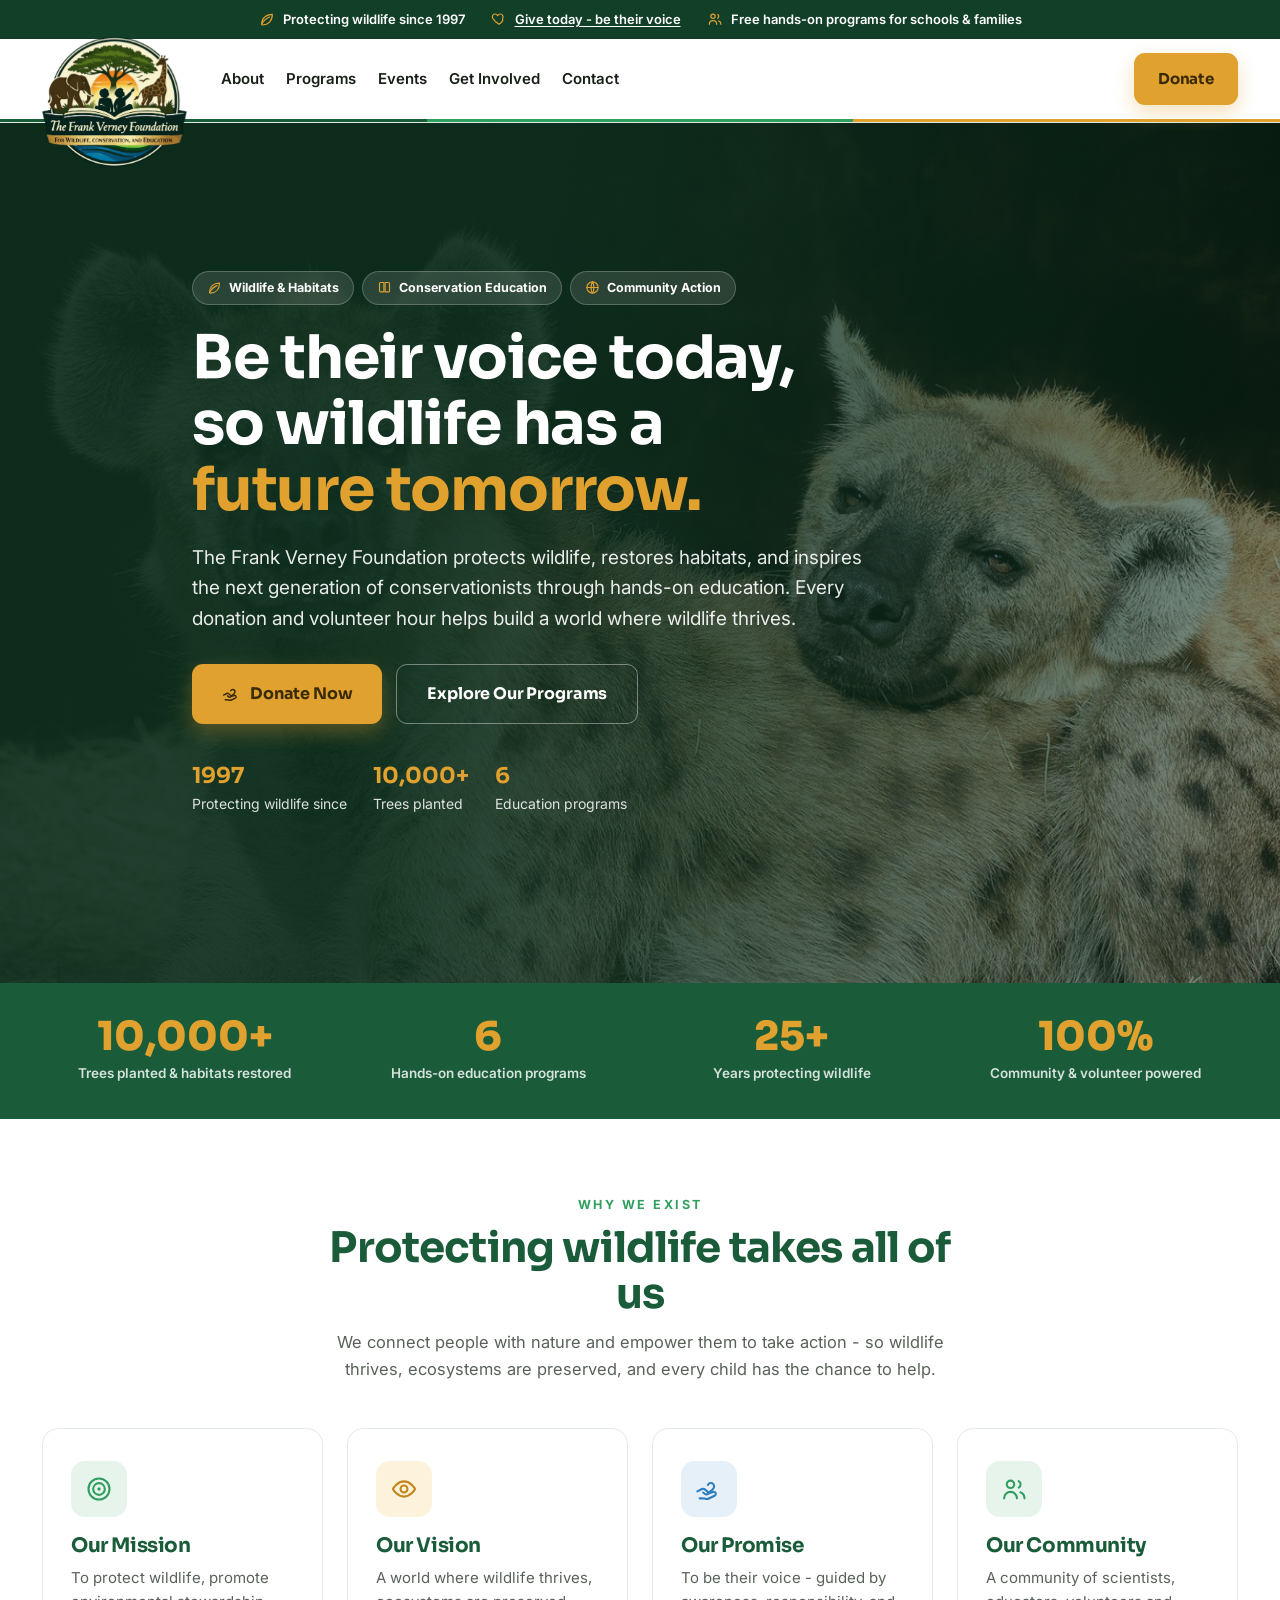
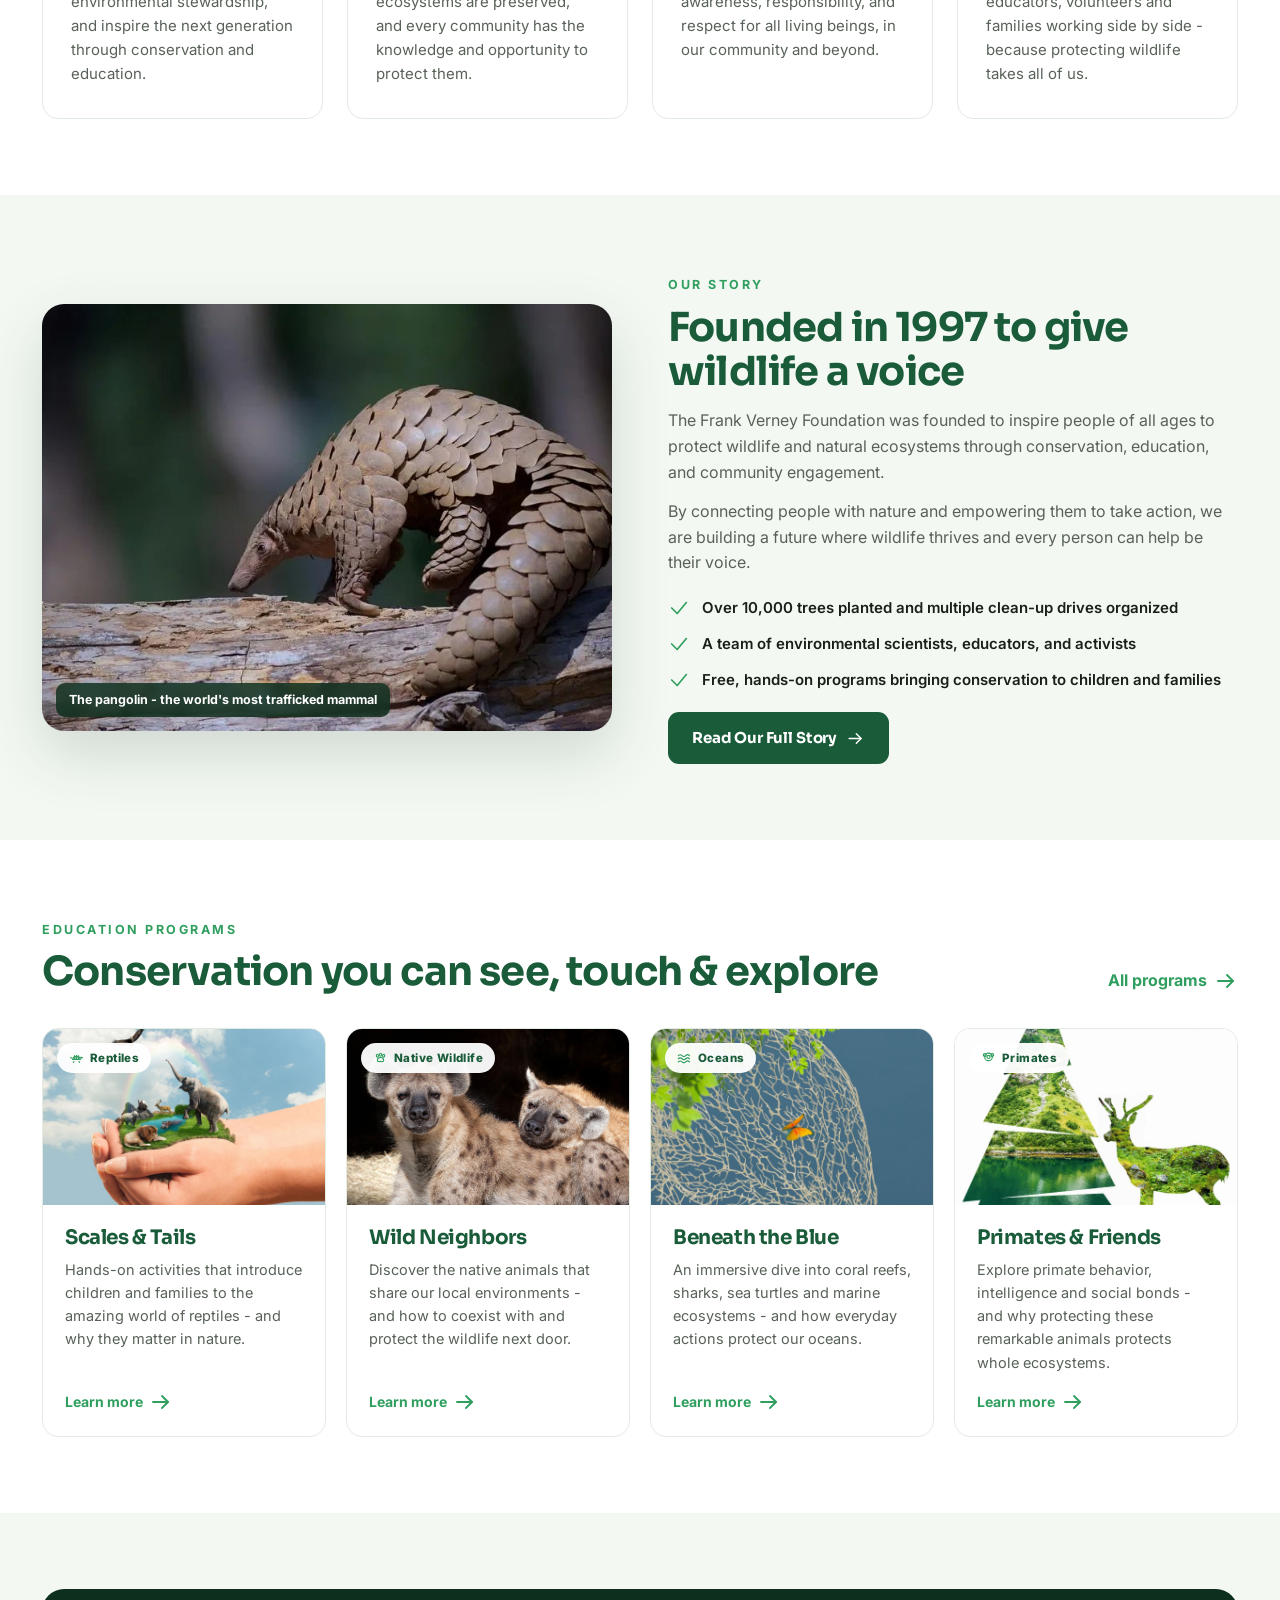
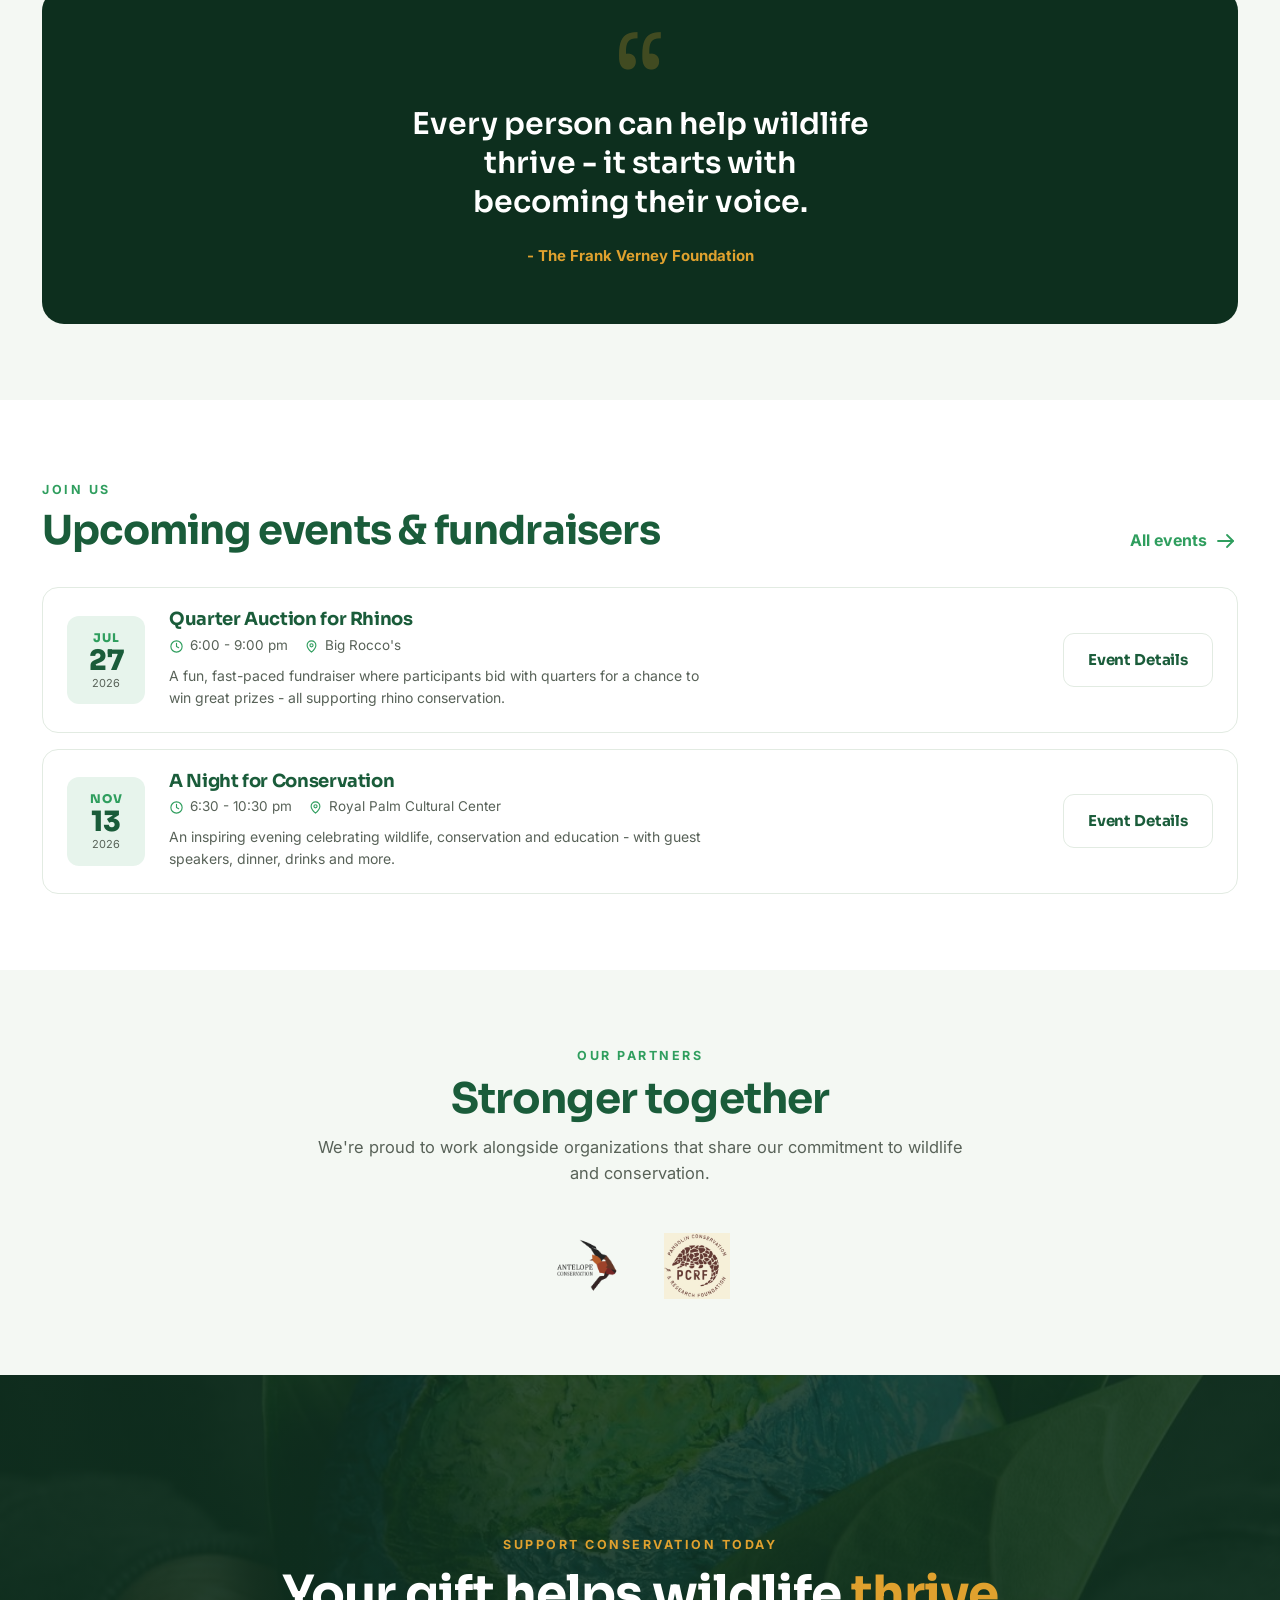
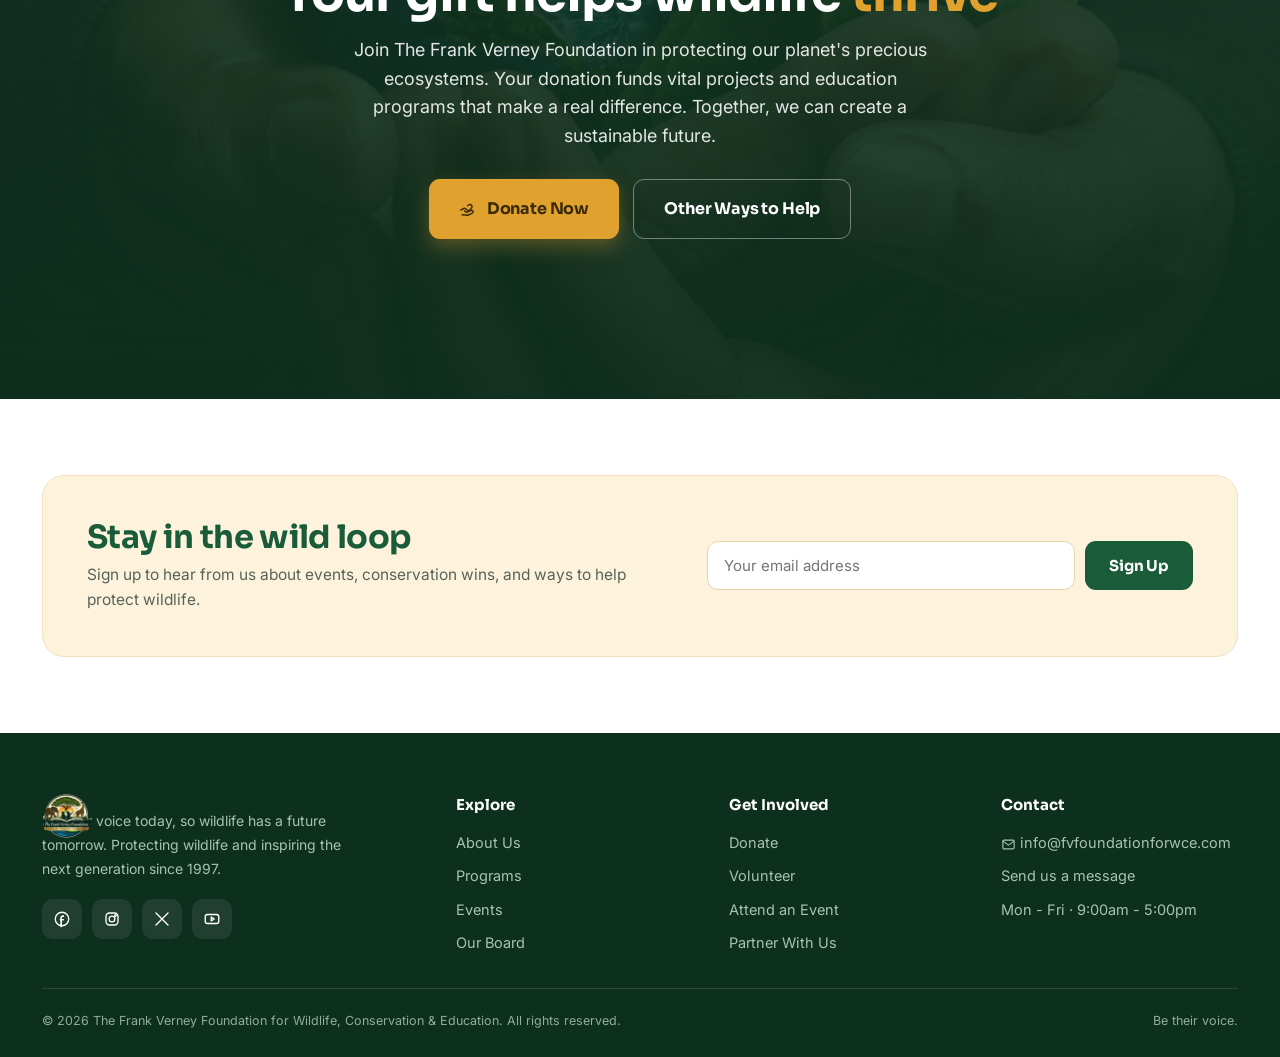
==== index.html @ 745e495c "Rebuild FV Foundation site: static, SEO-optimized, responsive Hand-coded multi-page rebuild of fvfou" ====
<!DOCTYPE html>
<html lang="en">
<head>
<meta charset="UTF-8" />
<meta name="viewport" content="width=device-width, initial-scale=1.0" />
<title>The Frank Verney Foundation | Wildlife, Conservation & Education</title>
<meta name="description" content="The Frank Verney Foundation for Wildlife, Conservation & Education protects wildlife, restores habitats, and inspires the next generation through hands-on education programs. Be their voice - donate or volunteer today." />
<meta name="keywords" content="wildlife foundation, conservation nonprofit, wildlife education programs, environmental stewardship, protect wildlife, conservation charity, endangered species, habitat restoration" />
<link rel="canonical" href="https://fvfoundationforwce.com/" />
<meta name="theme-color" content="#1a5c3a" />
<meta name="robots" content="index, follow" />
<!-- Open Graph -->
<meta property="og:type" content="website" />
<meta property="og:site_name" content="The Frank Verney Foundation for Wildlife, Conservation & Education" />
<meta property="og:title" content="The Frank Verney Foundation | Wildlife, Conservation & Education" />
<meta property="og:description" content="Be their voice today, so wildlife has a future tomorrow. Protecting wildlife and inspiring the next generation since 1997." />
<meta property="og:url" content="https://fvfoundationforwce.com/" />
<meta property="og:image" content="https://fvfoundationforwce.com/assets/img/hero-hyena.jpg" />
<meta name="twitter:card" content="summary_large_image" />
<meta name="twitter:site" content="@foundationwce" />
<meta name="twitter:title" content="The Frank Verney Foundation | Wildlife, Conservation & Education" />
<meta name="twitter:description" content="Be their voice today, so wildlife has a future tomorrow." />
<meta name="twitter:image" content="https://fvfoundationforwce.com/assets/img/hero-hyena.jpg" />
<link rel="preconnect" href="https://fonts.googleapis.com" />
<link rel="preconnect" href="https://fonts.gstatic.com" crossorigin />
<link href="https://fonts.googleapis.com/css2?family=Sora:wght@600;700;800&family=Inter:wght@400;500;600;700&display=swap" rel="stylesheet" />
<link rel="stylesheet" href="assets/styles.css" />
<link rel="icon" type="image/png" href="assets/logo.png" />
<script type="application/ld+json">
{
  "@context":"https://schema.org",
  "@type":"NGO",
  "name":"The Frank Verney Foundation for Wildlife, Conservation & Education",
  "alternateName":"FV Foundation 4 WCE",
  "url":"https://fvfoundationforwce.com/",
  "logo":"https://fvfoundationforwce.com/assets/logo.png",
  "foundingDate":"1997",
  "slogan":"Be their voice today, so wildlife has a future tomorrow",
  "description":"A nonprofit foundation dedicated to protecting wildlife, promoting environmental stewardship, and inspiring the next generation through conservation education.",
  "sameAs":[
    "https://www.facebook.com/fverneyfoundationwce",
    "https://www.instagram.com/fvfoundation4wce",
    "https://www.x.com/@foundationwce",
    "https://www.youtube.com/@fvfoundationwce75"
  ],
  "knowsAbout":["Wildlife conservation","Environmental education","Habitat restoration","Marine conservation","Reptile education","Primate conservation"]
}
</script>
</head>
<body>

<div class="announce"><div class="wrap">
  <span><svg class="i"><use href="#i-leaf"/></svg> Protecting wildlife since 1997</span>
  <span><svg class="i"><use href="#i-heart"/></svg> <a href="get-involved.html#donate">Give today - be their voice</a></span>
  <span><svg class="i"><use href="#i-users"/></svg> Free hands-on programs for schools &amp; families</span>
</div></div>

<header class="site"><div class="wrap">
  <a href="index.html" class="brand">
    <img src="assets/logo.png" alt="The Frank Verney Foundation for Wildlife, Conservation &amp; Education logo" class="logo-img" />
    <span class="bt"><b>Frank Verney Foundation</b><small>Wildlife · Conservation · Education</small></span>
  </a>
  <nav class="main" id="mainnav">
    <a href="about.html">About</a>
    <a href="programs.html">Programs</a>
    <a href="events.html">Events</a>
    <a href="get-involved.html">Get Involved</a>
    <a href="contact.html">Contact</a>
  </nav>
  <div class="head-right">
    <a href="get-involved.html#donate" class="btn btn-gold">Donate</a>
    <button class="menu-btn" id="menuBtn" aria-label="Open menu"><span></span><span></span><span></span></button>
  </div>
</div></header>

<!-- HERO -->
<section class="hero center-hero">
  <div class="bg"><img src="assets/img/hero-hyena.jpg" alt="A spotted hyena in the wild, part of the wildlife the Foundation works to protect" /></div>
  <div class="wrap">
    <img src="assets/logo.png" alt="The Frank Verney Foundation for Wildlife, Conservation &amp; Education logo" class="hero-logo" />
    <div class="badges">
      <span class="chip"><svg class="i"><use href="#i-leaf"/></svg> Wildlife &amp; Habitats</span>
      <span class="chip"><svg class="i"><use href="#i-book"/></svg> Conservation Education</span>
      <span class="chip"><svg class="i"><use href="#i-globe"/></svg> Community Action</span>
    </div>
    <h1>Be their voice today, so wildlife has a <span>future tomorrow.</span></h1>
    <p class="lead">The Frank Verney Foundation protects wildlife, restores habitats, and inspires the next generation of conservationists through hands-on education. Every donation and volunteer hour helps build a world where wildlife thrives.</p>
    <div class="acts">
      <a href="get-involved.html#donate" class="btn btn-gold btn-lg"><svg class="i"><use href="#i-hand-heart"/></svg> Donate Now</a>
      <a href="programs.html" class="btn btn-ghost-light btn-lg">Explore Our Programs</a>
    </div>
    <div class="quicklink">
      <div><b>1997</b>Protecting wildlife since</div>
      <div><b>10,000+</b>Trees planted</div>
      <div><b>6</b>Education programs</div>
    </div>
  </div>
</section>

<!-- STATS -->
<div class="statband"><div class="wrap">
  <div class="stat"><b>10,000+</b><small>Trees planted &amp; habitats restored</small></div>
  <div class="stat"><b>6</b><small>Hands-on education programs</small></div>
  <div class="stat"><b>25+</b><small>Years protecting wildlife</small></div>
  <div class="stat"><b>100%</b><small>Community &amp; volunteer powered</small></div>
</div></div>

<!-- MISSION / VISION PILLARS -->
<section>
  <div class="wrap">
    <div class="section-head">
      <span class="eyebrow center">Why We Exist</span>
      <h2>Protecting wildlife takes all of us</h2>
      <p>We connect people with nature and empower them to take action - so wildlife thrives, ecosystems are preserved, and every child has the chance to help.</p>
    </div>
    <div class="pillar-grid">
      <div class="pillar" data-reveal>
        <div class="ic"><svg class="i"><use href="#i-target"/></svg></div>
        <h3>Our Mission</h3>
        <p>To protect wildlife, promote environmental stewardship, and inspire the next generation through conservation and education.</p>
      </div>
      <div class="pillar gold" data-reveal>
        <div class="ic"><svg class="i"><use href="#i-eye"/></svg></div>
        <h3>Our Vision</h3>
        <p>A world where wildlife thrives, ecosystems are preserved, and every community has the knowledge and opportunity to protect them.</p>
      </div>
      <div class="pillar sky" data-reveal>
        <div class="ic"><svg class="i"><use href="#i-hand-heart"/></svg></div>
        <h3>Our Promise</h3>
        <p>To be their voice - guided by awareness, responsibility, and respect for all living beings, in our community and beyond.</p>
      </div>
      <div class="pillar" data-reveal>
        <div class="ic"><svg class="i"><use href="#i-users"/></svg></div>
        <h3>Our Community</h3>
        <p>A community of scientists, educators, volunteers and families working side by side - because protecting wildlife takes all of us.</p>
      </div>
    </div>
  </div>
</section>

<!-- STORY SPLIT -->
<section class="soft">
  <div class="wrap">
    <div class="split">
      <div class="media" data-reveal>
        <img src="assets/img/pangolin.jpg" alt="A pangolin - one of the world's most trafficked mammals and a symbol of the Foundation's conservation work" />
        <span class="cap">The pangolin - the world's most trafficked mammal</span>
      </div>
      <div data-reveal>
        <span class="eyebrow">Our Story</span>
        <h2>Founded in 1997 to give wildlife a voice</h2>
        <p>The Frank Verney Foundation was founded to inspire people of all ages to protect wildlife and natural ecosystems through conservation, education, and community engagement.</p>
        <p>By connecting people with nature and empowering them to take action, we are building a future where wildlife thrives and every person can help be their voice.</p>
        <ul class="checks">
          <li><svg class="i"><use href="#i-check"/></svg> Over 10,000 trees planted and multiple clean-up drives organized</li>
          <li><svg class="i"><use href="#i-check"/></svg> A team of environmental scientists, educators, and activists</li>
          <li><svg class="i"><use href="#i-check"/></svg> Free, hands-on programs bringing conservation to children and families</li>
        </ul>
        <a href="about.html" class="btn btn-forest">Read Our Full Story <svg class="i"><use href="#i-arrow"/></svg></a>
      </div>
    </div>
  </div>
</section>

<!-- PROGRAMS PREVIEW -->
<section>
  <div class="wrap">
    <div class="head-row">
      <div>
        <span class="eyebrow">Education Programs</span>
        <h2>Conservation you can see, touch &amp; explore</h2>
      </div>
      <a href="programs.html" class="link">All programs <svg class="i"><use href="#i-arrow"/></svg></a>
    </div>
    <div class="prog-grid g4">
      <a href="programs.html#scales-and-tails" class="prog" data-reveal>
        <div class="ph"><img src="assets/img/getty-157719656.jpg" alt="Reptiles up close in the Scales &amp; Tails education program" /><span class="badge"><svg class="i"><use href="#i-turtle"/></svg> Reptiles</span></div>
        <div class="tx"><h3>Scales &amp; Tails</h3><p>Hands-on activities that introduce children and families to the amazing world of reptiles - and why they matter in nature.</p><span class="more">Learn more <svg class="i"><use href="#i-arrow"/></svg></span></div>
      </a>
      <a href="programs.html#wild-neighbors" class="prog" data-reveal>
        <div class="ph"><img src="assets/img/hero-hyena.jpg" alt="Native wildlife in the Wild Neighbors education program" /><span class="badge"><svg class="i"><use href="#i-paw"/></svg> Native Wildlife</span></div>
        <div class="tx"><h3>Wild Neighbors</h3><p>Discover the native animals that share our local environments - and how to coexist with and protect the wildlife next door.</p><span class="more">Learn more <svg class="i"><use href="#i-arrow"/></svg></span></div>
      </a>
      <a href="programs.html#beneath-the-blue" class="prog" data-reveal>
        <div class="ph"><img src="assets/img/getty-1266337495.jpg" alt="Ocean life and coral reefs featured in the Beneath the Blue marine program" /><span class="badge"><svg class="i"><use href="#i-wave"/></svg> Oceans</span></div>
        <div class="tx"><h3>Beneath the Blue</h3><p>An immersive dive into coral reefs, sharks, sea turtles and marine ecosystems - and how everyday actions protect our oceans.</p><span class="more">Learn more <svg class="i"><use href="#i-arrow"/></svg></span></div>
      </a>
      <a href="programs.html#primates-and-friends" class="prog" data-reveal>
        <div class="ph"><img src="assets/img/getty-1400475190.jpg" alt="Primates in their habitat, explored in the Primates &amp; Friends program" /><span class="badge"><svg class="i"><use href="#i-primate"/></svg> Primates</span></div>
        <div class="tx"><h3>Primates &amp; Friends</h3><p>Explore primate behavior, intelligence and social bonds - and why protecting these remarkable animals protects whole ecosystems.</p><span class="more">Learn more <svg class="i"><use href="#i-arrow"/></svg></span></div>
      </a>
    </div>
  </div>
</section>

<!-- QUOTE -->
<section class="soft">
  <div class="wrap">
    <div class="quote-band" data-reveal>
      <div class="qmark">&ldquo;</div>
      <blockquote>Every person can help wildlife thrive - it starts with becoming their voice.</blockquote>
      <cite>- The Frank Verney Foundation</cite>
    </div>
  </div>
</section>

<!-- EVENTS PREVIEW -->
<section>
  <div class="wrap">
    <div class="head-row">
      <div>
        <span class="eyebrow">Join Us</span>
        <h2>Upcoming events &amp; fundraisers</h2>
      </div>
      <a href="events.html" class="link">All events <svg class="i"><use href="#i-arrow"/></svg></a>
    </div>
    <div class="events">
      <div class="event" data-reveal>
        <div class="date"><div class="m">Jul</div><div class="d">27</div><div class="y">2026</div></div>
        <div class="info">
          <h3>Quarter Auction for Rhinos</h3>
          <div class="meta"><span><svg class="i"><use href="#i-clock"/></svg> 6:00 - 9:00 pm</span><span><svg class="i"><use href="#i-pin"/></svg> Big Rocco's</span></div>
          <p>A fun, fast-paced fundraiser where participants bid with quarters for a chance to win great prizes - all supporting rhino conservation.</p>
        </div>
        <div class="cta"><a href="events.html" class="btn btn-ghost">Event Details</a></div>
      </div>
      <div class="event" data-reveal>
        <div class="date"><div class="m">Nov</div><div class="d">13</div><div class="y">2026</div></div>
        <div class="info">
          <h3>A Night for Conservation</h3>
          <div class="meta"><span><svg class="i"><use href="#i-clock"/></svg> 6:30 - 10:30 pm</span><span><svg class="i"><use href="#i-pin"/></svg> Royal Palm Cultural Center</span></div>
          <p>An inspiring evening celebrating wildlife, conservation and education - with guest speakers, dinner, drinks and more.</p>
        </div>
        <div class="cta"><a href="events.html" class="btn btn-ghost">Event Details</a></div>
      </div>
    </div>
  </div>
</section>

<!-- PARTNERS -->
<section class="soft">
  <div class="wrap">
    <div class="section-head">
      <span class="eyebrow center">Our Partners</span>
      <h2>Stronger together</h2>
      <p>We're proud to work alongside organizations that share our commitment to wildlife and conservation.</p>
    </div>
    <div class="partners">
      <img src="assets/img/partner-ac.png" alt="Partner organization logo" />
      <img src="assets/img/partner-pcrf.png" alt="Partner organization logo" />
    </div>
  </div>
</section>

<!-- CTA -->
<section class="cta">
  <div class="bg"><img src="assets/img/conservation-hands.jpg" alt="Hands cradling a green seedling, representing environmental care" /></div>
  <div class="wrap">
    <span class="eyebrow center" style="color:var(--gold)">Support Conservation Today</span>
    <h2>Your gift helps wildlife <span>thrive</span></h2>
    <p>Join The Frank Verney Foundation in protecting our planet's precious ecosystems. Your donation funds vital projects and education programs that make a real difference. Together, we can create a sustainable future.</p>
    <div class="acts">
      <a href="get-involved.html#donate" class="btn btn-gold btn-lg"><svg class="i"><use href="#i-hand-heart"/></svg> Donate Now</a>
      <a href="get-involved.html" class="btn btn-ghost-light btn-lg">Other Ways to Help</a>
    </div>
  </div>
</section>

<!-- NEWSLETTER -->
<section>
  <div class="wrap">
    <div class="news" data-reveal>
      <div>
        <h2>Stay in the wild loop</h2>
        <p>Sign up to hear from us about events, conservation wins, and ways to help protect wildlife.</p>
      </div>
      <form data-mailto="info@fvfoundationforwce.com" data-subject="Newsletter sign-up">
        <input type="email" name="Email" placeholder="Your email address" required aria-label="Email address" />
        <button type="submit" class="btn btn-forest">Sign Up</button>
      </form>
    </div>
  </div>
</section>

<footer class="site-foot"><div class="wrap">
  <div class="foot-grid">
    <div>
      <a href="index.html" class="brand">
        <img src="assets/logo.png" alt="The Frank Verney Foundation logo" class="logo-img" style="height:44px" />
        <span class="bt"><b>Frank Verney Foundation</b><small>Wildlife · Conservation · Education</small></span>
      </a>
      <p class="blurb">Be their voice today, so wildlife has a future tomorrow. Protecting wildlife and inspiring the next generation since 1997.</p>
      <div class="socials">
        <a href="https://www.facebook.com/fverneyfoundationwce" target="_blank" rel="noopener" aria-label="Facebook"><svg class="i"><use href="#i-facebook"/></svg></a>
        <a href="https://www.instagram.com/fvfoundation4wce" target="_blank" rel="noopener" aria-label="Instagram"><svg class="i"><use href="#i-instagram"/></svg></a>
        <a href="https://www.x.com/@foundationwce" target="_blank" rel="noopener" aria-label="X (Twitter)"><svg class="i"><use href="#i-x"/></svg></a>
        <a href="https://www.youtube.com/@fvfoundationwce75" target="_blank" rel="noopener" aria-label="YouTube"><svg class="i"><use href="#i-youtube"/></svg></a>
      </div>
    </div>
    <div><h4>Explore</h4><ul class="foot-links">
      <li><a href="about.html">About Us</a></li>
      <li><a href="programs.html">Programs</a></li>
      <li><a href="events.html">Events</a></li>
      <li><a href="about.html#board">Our Board</a></li>
    </ul></div>
    <div><h4>Get Involved</h4><ul class="foot-links">
      <li><a href="get-involved.html#donate">Donate</a></li>
      <li><a href="get-involved.html#volunteer">Volunteer</a></li>
      <li><a href="events.html">Attend an Event</a></li>
      <li><a href="contact.html">Partner With Us</a></li>
    </ul></div>
    <div><h4>Contact</h4><ul class="foot-links">
      <li><a href="mailto:info@fvfoundationforwce.com"><svg class="i" style="width:15px;height:15px"><use href="#i-mail"/></svg> info@fvfoundationforwce.com</a></li>
      <li><a href="contact.html">Send us a message</a></li>
      <li>Mon - Fri · 9:00am - 5:00pm</li>
    </ul></div>
  </div>
  <div class="foot-bottom">
    <span>© <span id="yr">2026</span> The Frank Verney Foundation for Wildlife, Conservation &amp; Education. All rights reserved.</span>
    <span>Be their voice.</span>
  </div>
</div></footer>

<script src="assets/app.js"></script>
</body>
</html>
---- assets/styles.css ----
/* ===== The Frank Verney Foundation for Wildlife, Conservation & Education ===== */
:root{
  --forest:#1a5c3a; --forest-2:#123f28; --forest-3:#0d2f1e;
  --leaf:#2f9e5e; --leaf-soft:#e7f4ec;
  --gold:#e0a12e; --gold-2:#c4851b; --gold-soft:#fdf3dd;
  --sky:#2d7dc0; --sky-soft:#e6f0f9;
  --ink:#182018; --muted:#586258; --line:#e2ebe2; --soft:#f4f8f3; --soft-2:#e9f1e8;
  --star:#e0a12e;
  --paper:#ffffff; --radius:16px; --radius-lg:22px;
  --shadow:0 10px 30px rgba(18,63,40,.08); --shadow-lg:0 24px 60px rgba(18,63,40,.16);
  --maxw:1240px;
}
*{box-sizing:border-box;margin:0;padding:0}
html{scroll-behavior:smooth;overflow-x:clip}
body{font-family:"Inter",system-ui,-apple-system,Segoe UI,Roboto,sans-serif;color:var(--ink);background:var(--paper);line-height:1.6;-webkit-font-smoothing:antialiased;overflow-x:clip;max-width:100%}
h1,h2,h3,.display{font-family:"Sora","Inter",sans-serif;font-weight:700;line-height:1.1;letter-spacing:-.02em}
a{color:inherit;text-decoration:none}
img{max-width:100%;display:block}
.wrap{max-width:var(--maxw);margin:0 auto;padding:0 22px}
.i{width:24px;height:24px;fill:none;stroke:currentColor;stroke-width:1.8;stroke-linecap:round;stroke-linejoin:round;display:inline-block;vertical-align:middle;flex:0 0 auto}
.eyebrow{text-transform:uppercase;letter-spacing:2.5px;font-weight:700;font-size:12.5px;color:var(--leaf)}
.eyebrow.center{text-align:center;display:block}
.center{text-align:center}

/* buttons */
.btn{display:inline-flex;align-items:center;justify-content:center;gap:9px;font-weight:700;font-size:15px;font-family:"Sora",sans-serif;letter-spacing:-.01em;padding:14px 24px;border-radius:11px;cursor:pointer;border:0;transition:.16s transform,.16s box-shadow,.16s background,.16s color}
.btn .i{width:19px;height:19px}
.btn-gold{background:var(--gold);color:#3a2a06;box-shadow:0 8px 20px rgba(224,161,46,.32)}
.btn-gold:hover{background:var(--gold-2);color:#fff;transform:translateY(-2px)}
.btn-forest{background:var(--forest);color:#fff}
.btn-forest:hover{background:var(--forest-2);transform:translateY(-2px)}
.btn-leaf{background:var(--leaf);color:#fff}
.btn-leaf:hover{filter:brightness(1.06);transform:translateY(-2px)}
.btn-ghost{background:#fff;color:var(--forest);border:1.5px solid var(--line)}
.btn-ghost:hover{border-color:var(--forest);background:var(--soft)}
.btn-ghost-light{background:transparent;color:#fff;border:1.5px solid rgba(255,255,255,.4)}
.btn-ghost-light:hover{background:rgba(255,255,255,.12);border-color:#fff}
.btn-lg{padding:16px 30px;font-size:16px}
.btn-block{width:100%}

/* announcement */
.announce{background:var(--forest-2);color:#fff}
.announce .wrap{display:flex;align-items:center;justify-content:center;gap:26px;padding:9px 22px;flex-wrap:wrap;font-size:13px;font-weight:600}
.announce span{display:inline-flex;align-items:center;gap:8px}
.announce .i{width:16px;height:16px;color:var(--gold)}
.announce a{text-decoration:underline;text-underline-offset:2px}

/* header */
header.site{position:sticky;top:0;z-index:70;background:rgba(255,255,255,.96);backdrop-filter:blur(12px);border-bottom:1px solid var(--line)}
header.site::after{content:"";display:block;height:3px;background:linear-gradient(90deg,var(--forest) 0 33.33%,var(--leaf) 33.33% 66.66%,var(--gold) 66.66% 100%)}
.brand{display:flex;align-items:center;gap:11px;flex:0 0 auto;position:relative;z-index:3}
/* DESKTOP: oversized emblem that hangs down over the hero, no wordmark text */
.brand .logo-img{height:130px;width:auto;display:block;margin:-14px 0 -60px}
.brand .bt{display:none;flex-direction:column;line-height:1.05}
/* MOBILE / TABLET (hamburger nav): compact logo + wordmark text */
@media(max-width:1040px){
  .brand .logo-img{height:46px;margin:0}
  .brand .bt{display:flex}
}
.brand .bt b{font-family:"Sora",sans-serif;font-weight:800;font-size:16px;color:var(--forest);letter-spacing:-.02em}
.brand .bt small{font-size:10.5px;font-weight:600;letter-spacing:.5px;color:var(--muted);text-transform:uppercase}
.site .wrap{display:flex;align-items:center;gap:20px;padding:12px 22px}
nav.main{display:flex;gap:22px;align-items:center;margin-left:14px}
nav.main a{font-weight:600;font-size:15px;color:var(--ink);white-space:nowrap;transition:.15s}
nav.main a:hover,nav.main a.active{color:var(--leaf)}
.head-right{display:flex;align-items:center;gap:12px;margin-left:auto}
.menu-btn{display:none;background:none;border:0;cursor:pointer;flex-direction:column;gap:5px;padding:8px}
.menu-btn span{width:24px;height:2.5px;background:var(--forest);border-radius:2px}

/* HERO */
.hero{position:relative;color:#fff;overflow:hidden}
.hero .bg{position:absolute;inset:0;z-index:0}
.hero .bg img{width:100%;height:100%;object-fit:cover}
.hero .bg::after{content:"";position:absolute;inset:0;background:linear-gradient(105deg,rgba(13,47,30,.92) 0 38%,rgba(13,47,30,.72) 62%,rgba(13,47,30,.5))}
.hero .wrap{position:relative;z-index:2;padding:92px 22px 100px;max-width:820px}
.hero .badges{display:flex;gap:8px;flex-wrap:wrap;margin-bottom:20px}
/* centered hero variant (homepage) with large logo */
.hero.center-hero .wrap{max-width:940px;text-align:center;padding:72px 22px 92px}
.hero.center-hero .badges,.hero.center-hero .acts,.hero.center-hero .quicklink{justify-content:center}
.hero.center-hero p.lead{margin-left:auto;margin-right:auto}
.hero-logo{width:min(300px,72vw);height:auto;margin:0 auto 24px;display:block;filter:drop-shadow(0 12px 30px rgba(0,0,0,.4))}
@media(max-width:600px){.hero-logo{width:min(230px,74vw);margin-bottom:18px}}
/* desktop already shows the big emblem in the header, so drop the duplicate hero logo */
@media(min-width:1041px){.hero-logo{display:none}}
@media(min-width:1041px){.hero.center-hero .wrap{text-align:left}.hero.center-hero .badges,.hero.center-hero .acts,.hero.center-hero .quicklink{justify-content:flex-start}.hero.center-hero p.lead{margin-left:0}}
.chip{display:inline-flex;align-items:center;gap:7px;background:rgba(255,255,255,.12);border:1px solid rgba(255,255,255,.22);border-radius:999px;padding:6px 14px;font-size:12.5px;font-weight:700;color:#fff;backdrop-filter:blur(4px)}
.chip .i{width:15px;height:15px;color:var(--gold)}
.hero h1{font-size:clamp(34px,5.4vw,60px);color:#fff;text-wrap:balance}
.hero h1 span{color:var(--gold)}
.hero p.lead{font-size:19px;color:rgba(255,255,255,.9);margin:20px 0 0;max-width:56ch}
.hero .acts{display:flex;gap:14px;flex-wrap:wrap;margin-top:30px}
.hero .quicklink{margin-top:34px;display:flex;gap:26px;flex-wrap:wrap;font-size:14px;color:rgba(255,255,255,.85)}
.hero .quicklink b{color:var(--gold);font-family:"Sora";font-size:22px;display:block}

/* stats band */
.statband{background:var(--forest);color:#fff}
.statband .wrap{display:grid;grid-template-columns:repeat(4,1fr);gap:18px;padding:34px 22px}
.stat{text-align:center}
.stat b{font-family:"Sora";font-weight:800;font-size:clamp(28px,3.4vw,40px);color:var(--gold);display:block;line-height:1}
.stat small{color:rgba(255,255,255,.82);font-size:13.5px;font-weight:600;margin-top:6px;display:block}

/* sections */
section{padding:76px 0}
.section-head{text-align:center;max-width:660px;margin:0 auto 46px}
.section-head h2{font-size:clamp(28px,3.8vw,42px);color:var(--forest);margin-top:10px}
.section-head p{color:var(--muted);font-size:16.5px;margin-top:12px}
.soft{background:var(--soft)}
.forest-bg{background:var(--forest-3);color:#fff}
.head-row{display:flex;justify-content:space-between;align-items:flex-end;gap:24px;margin-bottom:34px;flex-wrap:wrap}
.head-row h2{font-size:clamp(26px,3.6vw,40px);color:var(--forest);margin-top:8px}
.head-row .link{font-weight:700;color:var(--leaf);display:inline-flex;align-items:center;gap:7px;white-space:nowrap}
.head-row .link:hover{gap:11px}

/* program cards */
.prog-grid{display:grid;grid-template-columns:repeat(3,1fr);gap:24px}
.prog-grid.g4{grid-template-columns:repeat(4,1fr);gap:20px}
.prog{background:#fff;border:1px solid var(--line);border-radius:var(--radius);overflow:hidden;display:flex;flex-direction:column;transition:.18s transform,.18s box-shadow}
.prog:hover{transform:translateY(-6px);box-shadow:var(--shadow-lg)}
.prog .ph{position:relative;aspect-ratio:16/10;overflow:hidden;background:var(--soft-2)}
.prog .ph img{width:100%;height:100%;object-fit:cover;transition:.4s}
.prog:hover .ph img{transform:scale(1.05)}
.prog .badge{position:absolute;left:14px;top:14px;background:rgba(255,255,255,.95);color:var(--forest);font-size:11.5px;font-weight:800;letter-spacing:.4px;padding:6px 12px;border-radius:999px;display:inline-flex;align-items:center;gap:6px}
.prog .badge .i{width:15px;height:15px;color:var(--leaf)}
.prog .tx{padding:22px;display:flex;flex-direction:column;flex:1}
.prog h3{font-family:"Sora";font-size:20px;color:var(--forest)}
.prog p{color:var(--muted);font-size:14.5px;margin:9px 0 16px;flex:1}
.prog .more{font-weight:700;color:var(--leaf);font-size:14px;display:inline-flex;align-items:center;gap:6px}
.prog:hover .more{gap:10px}

/* icon feature cards (mission/vision) */
.pillar-grid{display:grid;grid-template-columns:repeat(4,1fr);gap:24px}
.pillar{background:#fff;border:1px solid var(--line);border-radius:var(--radius);padding:32px 28px;transition:.16s}
.pillar:hover{box-shadow:var(--shadow);transform:translateY(-3px)}
.pillar .ic{width:56px;height:56px;border-radius:14px;background:var(--leaf-soft);color:var(--leaf);display:grid;place-items:center;margin-bottom:18px}
.pillar .ic .i{width:28px;height:28px}
.pillar.gold .ic{background:var(--gold-soft);color:var(--gold-2)}
.pillar.sky .ic{background:var(--sky-soft);color:var(--sky)}
.pillar h3{font-family:"Sora";font-size:20px;color:var(--forest);margin-bottom:9px}
.pillar p{color:var(--muted);font-size:15px}

/* split / feature */
.split{display:grid;grid-template-columns:1fr 1fr;gap:56px;align-items:center}
.split .media{border-radius:var(--radius-lg);overflow:hidden;box-shadow:var(--shadow-lg);aspect-ratio:4/3;position:relative}
.split .media img{width:100%;height:100%;object-fit:cover}
.split .media .cap{position:absolute;left:14px;bottom:14px;background:rgba(13,47,30,.82);color:#fff;font-size:12.5px;font-weight:700;padding:7px 13px;border-radius:9px;backdrop-filter:blur(4px)}
.split.rev .media{order:2}
.split h2{font-size:clamp(26px,3.4vw,40px);color:var(--forest);margin:10px 0 14px}
.split p{color:var(--muted);font-size:16px;margin-bottom:14px}
.checks{list-style:none;display:grid;gap:12px;margin:20px 0}
.checks li{display:flex;gap:12px;align-items:flex-start;font-weight:600;color:var(--ink);font-size:15px}
.checks .i{width:22px;height:22px;color:var(--leaf);flex:0 0 22px;margin-top:1px}

/* board / team */
.team-grid{display:grid;grid-template-columns:repeat(4,1fr);gap:24px}
.member{text-align:center}
.member .av{width:96px;height:96px;border-radius:50%;margin:0 auto 14px;background:linear-gradient(135deg,var(--leaf),var(--forest));color:#fff;display:grid;place-items:center;font-family:"Sora";font-weight:800;font-size:32px;box-shadow:var(--shadow)}
.member h3{font-family:"Sora";font-size:17px;color:var(--forest)}
.member .role{color:var(--gold-2);font-weight:700;font-size:13px;margin-top:2px}
.member p{color:var(--muted);font-size:13.5px;margin-top:8px}
.members-row{display:flex;flex-wrap:wrap;gap:12px;justify-content:center;margin-top:24px}
.member-pill{background:#fff;border:1px solid var(--line);border-radius:999px;padding:9px 18px;font-weight:600;font-size:14px;color:var(--forest);box-shadow:var(--shadow)}

/* events */
.events{display:grid;gap:16px}
.event{background:#fff;border:1px solid var(--line);border-radius:var(--radius);padding:22px 24px;display:grid;grid-template-columns:auto 1fr auto;gap:24px;align-items:center;transition:.16s}
.event:hover{box-shadow:var(--shadow);border-color:var(--leaf)}
.event .date{text-align:center;background:var(--leaf-soft);border-radius:12px;padding:12px 16px;min-width:78px}
.event .date .m{font-family:"Sora";font-weight:800;font-size:12px;letter-spacing:1px;text-transform:uppercase;color:var(--leaf)}
.event .date .d{font-family:"Sora";font-weight:800;font-size:28px;color:var(--forest);line-height:1}
.event .date .y{font-size:11px;color:var(--muted)}
.event .info h3{font-family:"Sora";font-size:18px;color:var(--forest)}
.event .info .meta{display:flex;gap:16px;flex-wrap:wrap;color:var(--muted);font-size:13.5px;margin-top:5px}
.event .info .meta span{display:inline-flex;align-items:center;gap:6px}
.event .info .meta .i{width:15px;height:15px;color:var(--leaf)}
.event .info p{color:var(--muted);font-size:14px;margin-top:8px;max-width:60ch}
.event .cta .btn{white-space:nowrap}
@media(max-width:720px){.event{grid-template-columns:auto 1fr}.event .cta{grid-column:1/-1}.event .cta .btn{width:100%}}

/* donation tiers */
.give-grid{display:grid;grid-template-columns:repeat(4,1fr);gap:20px}
.give{background:#fff;border:1.5px solid var(--line);border-radius:var(--radius);padding:28px 24px;text-align:center;display:flex;flex-direction:column;transition:.16s}
.give:hover{transform:translateY(-4px);box-shadow:var(--shadow-lg);border-color:var(--gold)}
.give.pop{border-color:var(--gold);box-shadow:var(--shadow-lg)}
.give .pin{font-size:11px;font-weight:800;letter-spacing:1px;text-transform:uppercase;color:var(--gold-2)}
.give .amt{font-family:"Sora";font-weight:800;font-size:38px;color:var(--forest);line-height:1;margin:8px 0}
.give .amt small{font-size:15px;color:var(--muted);font-weight:600}
.give h3{font-family:"Sora";font-size:16px;color:var(--forest);margin-bottom:8px}
.give p{color:var(--muted);font-size:13.5px;margin-bottom:18px;flex:1}
.give .btn{width:100%}

/* ways to help */
.ways{display:grid;grid-template-columns:repeat(3,1fr);gap:24px}
.way{background:#fff;border:1px solid var(--line);border-radius:var(--radius);padding:30px 26px}
.way .ic{width:52px;height:52px;border-radius:13px;background:var(--gold-soft);color:var(--gold-2);display:grid;place-items:center;margin-bottom:16px}
.way h3{font-family:"Sora";font-size:19px;color:var(--forest);margin-bottom:8px}
.way p{color:var(--muted);font-size:14.5px;margin-bottom:14px}
.way a.tlink{font-weight:700;color:var(--leaf);font-size:14px;display:inline-flex;gap:6px;align-items:center}

/* quote / testimonial */
.quote-band{background:var(--forest-3);color:#fff;border-radius:var(--radius-lg);padding:56px;text-align:center;position:relative;overflow:hidden}
.quote-band .qmark{font-family:"Sora";font-size:120px;line-height:.6;color:var(--gold);opacity:.25;height:60px}
.quote-band blockquote{font-family:"Sora";font-weight:600;font-size:clamp(21px,2.8vw,30px);max-width:20ch;margin:0 auto;line-height:1.3}
.quote-band cite{display:block;margin-top:22px;font-style:normal;color:var(--gold);font-weight:700;font-size:15px}

/* partners */
.partners{display:flex;flex-wrap:wrap;gap:40px;justify-content:center;align-items:center}
.partners img{height:66px;width:auto;opacity:.85;filter:saturate(.9);transition:.2s}
.partners img:hover{opacity:1;transform:scale(1.04)}

/* CTA band */
.cta{position:relative;overflow:hidden;color:#fff;text-align:center}
.cta .bg{position:absolute;inset:0}
.cta .bg img{width:100%;height:100%;object-fit:cover}
.cta .bg::after{content:"";position:absolute;inset:0;background:linear-gradient(180deg,rgba(13,47,30,.86),rgba(13,47,30,.95))}
.cta .wrap{position:relative;z-index:2;padding:84px 22px}
.cta h2{font-size:clamp(30px,4.4vw,50px);color:#fff;max-width:20ch;margin:12px auto 0}
.cta h2 span{color:var(--gold)}
.cta p{color:rgba(255,255,255,.88);font-size:18px;margin:14px auto 28px;max-width:54ch}
.cta .acts{display:flex;gap:14px;justify-content:center;flex-wrap:wrap}

/* donation form card */
.donate-card{max-width:640px;margin:44px auto 0;background:var(--gold-soft);border:1px solid #f0e2bd;border-radius:var(--radius-lg);padding:38px 34px}
.donate-card h2{font-family:"Sora";color:var(--forest);font-size:clamp(22px,3vw,30px)}
.donate-card p{color:var(--muted);font-size:15.5px;margin:8px 0 22px}
.donate-card .form select{appearance:auto}
@media(max-width:600px){.donate-card{padding:28px 22px}}

/* newsletter */
.news{background:var(--gold-soft);border:1px solid #f0e2bd;border-radius:var(--radius-lg);padding:44px;display:grid;grid-template-columns:1.2fr 1fr;gap:36px;align-items:center}
.news h2{font-family:"Sora";font-size:clamp(24px,3vw,32px);color:var(--forest)}
.news p{color:var(--muted);font-size:15.5px;margin-top:8px}
.news form{display:flex;gap:10px}
.news input{flex:1;font-family:"Inter";font-size:15px;padding:14px 16px;border:1.5px solid #e6d5a8;border-radius:11px;background:#fff}
.news input:focus{outline:2px solid var(--gold)}
@media(max-width:820px){.news{grid-template-columns:1fr}}

/* page hero */
.page-hero{position:relative;color:#fff;overflow:hidden}
.page-hero .bg{position:absolute;inset:0}
.page-hero .bg img{width:100%;height:100%;object-fit:cover}
.page-hero .bg::after{content:"";position:absolute;inset:0;background:linear-gradient(180deg,rgba(13,47,30,.72),rgba(13,47,30,.9))}
.page-hero .wrap{position:relative;z-index:2;padding:56px 22px 48px}
.crumb{font-size:13px;color:rgba(255,255,255,.82);font-weight:600;display:flex;gap:8px;align-items:center;margin-bottom:14px}
.crumb a:hover{color:var(--gold)}
.crumb .i{width:14px;height:14px}
.page-hero h1{font-size:clamp(30px,4.4vw,48px);color:#fff}
.page-hero p{color:rgba(255,255,255,.9);font-size:17px;margin-top:12px;max-width:62ch}

/* prose */
.prose{max-width:760px}
.prose h2{font-size:clamp(24px,3vw,34px);color:var(--forest);margin:26px 0 14px}
.prose h3{font-family:"Sora";font-size:20px;color:var(--forest);margin:22px 0 10px}
.prose p{color:var(--muted);font-size:16.5px;margin-bottom:16px}
.prose ul{color:var(--muted);font-size:16px;margin:0 0 16px 20px;display:grid;gap:8px}

/* two-col + contact */
.two-col{display:grid;grid-template-columns:1fr 1fr;gap:48px}
.info-row{display:flex;gap:14px;padding:16px 0;border-bottom:1px solid var(--line);align-items:flex-start}
.info-row:last-child{border-bottom:0}
.info-row .ic{width:46px;height:46px;border-radius:11px;background:var(--leaf-soft);color:var(--leaf);display:grid;place-items:center;flex:0 0 46px}
.info-row b{font-family:"Sora";color:var(--forest);font-size:15px}
.info-row p{color:var(--muted);font-size:14.5px}
.info-row a{color:var(--leaf);font-weight:600}
.hours{list-style:none;background:var(--soft);border:1px solid var(--line);border-radius:14px;padding:8px 18px;margin-top:16px}
.hours li{display:flex;justify-content:space-between;padding:9px 0;border-bottom:1px solid var(--line);font-size:14.5px}
.hours li:last-child{border-bottom:0}
.hours li b{color:var(--forest);font-weight:600}
.hours li.closed span{color:var(--muted)}

/* forms */
.form{display:grid;gap:14px;max-width:560px}
.form input,.form select,.form textarea{font-family:"Inter";font-size:15px;padding:13px 15px;border:1.5px solid var(--line);border-radius:11px;background:#fff;width:100%}
.form textarea{min-height:130px;resize:vertical}
.form input:focus,.form select:focus,.form textarea:focus{outline:2px solid var(--leaf);border-color:transparent}
.form-ok{display:none;color:var(--leaf);font-weight:700}
.field-label{font-weight:600;font-size:13.5px;color:var(--forest);margin-bottom:-6px}

/* faq */
.faq{max-width:820px;margin:0 auto}
.faq details{background:#fff;border:1px solid var(--line);border-radius:14px;padding:6px 22px;margin-bottom:12px}
.faq summary{font-family:"Sora";font-weight:700;font-size:16.5px;color:var(--forest);cursor:pointer;padding:16px 0;list-style:none;display:flex;justify-content:space-between;align-items:center;gap:16px}
.faq summary::-webkit-details-marker{display:none}
.faq summary::after{content:"+";font-size:24px;color:var(--leaf);font-weight:400}
.faq details[open] summary::after{content:"\2013"}
.faq details p{color:var(--muted);font-size:15px;padding:0 0 18px}

.note{text-align:center;color:var(--muted);font-size:13px;margin-top:24px;font-style:italic}

/* toast */
.toast{position:fixed;bottom:24px;left:50%;transform:translateX(-50%) translateY(30px);background:var(--forest);color:#fff;padding:14px 22px;border-radius:12px;font-weight:600;font-size:14px;box-shadow:var(--shadow-lg);opacity:0;pointer-events:none;transition:.25s;z-index:90;display:flex;align-items:center;gap:10px}
.toast.show{opacity:1;transform:translateX(-50%) translateY(0)}
.toast .i{color:var(--gold)}

/* footer */
footer.site-foot{background:var(--forest-3);color:#a9c2b2;padding:60px 0 26px}
.foot-grid{display:grid;grid-template-columns:1.6fr 1fr 1fr 1fr;gap:36px;padding-bottom:34px;border-bottom:1px solid rgba(255,255,255,.12)}
footer.site-foot .brand .bt b{color:#fff}
footer.site-foot .brand .bt small{color:#8fae9c}
footer.site-foot p.blurb{margin-top:16px;font-size:14px;max-width:34ch;line-height:1.7}
footer.site-foot h4{color:#fff;font-family:"Sora";font-size:15px;margin-bottom:14px}
.foot-links{list-style:none;display:grid;gap:10px;font-size:14.5px}
footer.site-foot a:hover{color:#fff}
.socials{display:flex;gap:10px;margin-top:18px}
.socials a{width:40px;height:40px;border-radius:11px;background:rgba(255,255,255,.08);display:grid;place-items:center;color:#fff}
.socials a:hover{background:var(--gold);color:var(--forest-3)}
.socials .i{width:18px;height:18px}
.foot-bottom{padding-top:22px;display:flex;justify-content:space-between;gap:14px;flex-wrap:wrap;font-size:12.5px;color:#8fae9c}
.foot-bottom a{text-decoration:underline;text-underline-offset:2px}

/* responsive */
@media(max-width:1040px){
  .hero .wrap,.split,.two-col{grid-template-columns:1fr}
  .split.rev .media{order:0}
  .prog-grid,.prog-grid.g4,.pillar-grid,.ways{grid-template-columns:1fr 1fr}
  .team-grid,.give-grid{grid-template-columns:repeat(2,1fr)}
  .statband .wrap{grid-template-columns:1fr 1fr;gap:28px}
  .foot-grid{grid-template-columns:1fr 1fr}
  nav.main{display:none}
  .menu-btn{display:flex}
  nav.main.open{display:flex;position:absolute;top:100%;left:0;right:0;flex-direction:column;background:#fff;padding:18px 22px;gap:16px;border-bottom:1px solid var(--line);box-shadow:var(--shadow);margin:0}
}
@media(max-width:640px){
  .prog-grid,.prog-grid.g4,.pillar-grid,.ways,.team-grid,.give-grid,.foot-grid,.partners{grid-template-columns:1fr}
  section{padding:54px 0}
  .quote-band,.cta .wrap,.news{padding:34px 22px}
  .hero .wrap{padding:64px 22px 72px}
  .news form{flex-direction:column}
  .partners{gap:26px}
}
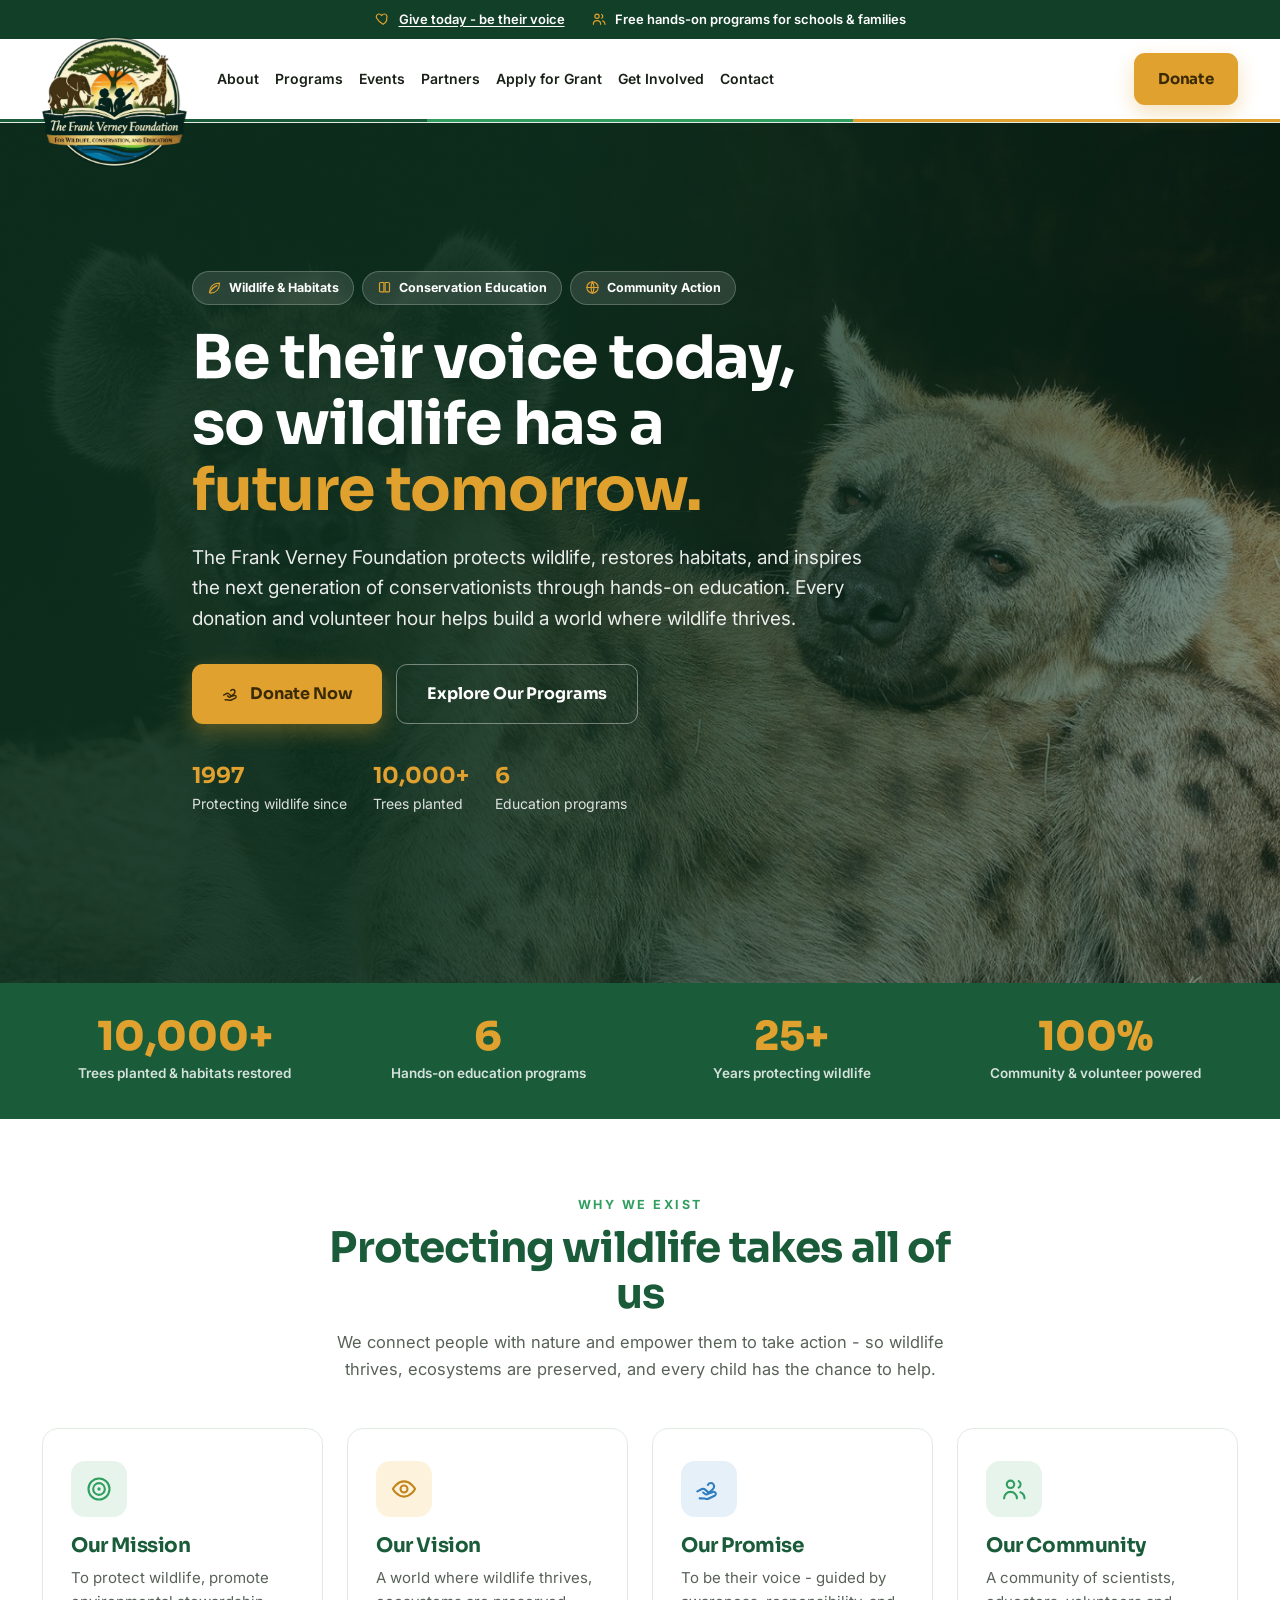
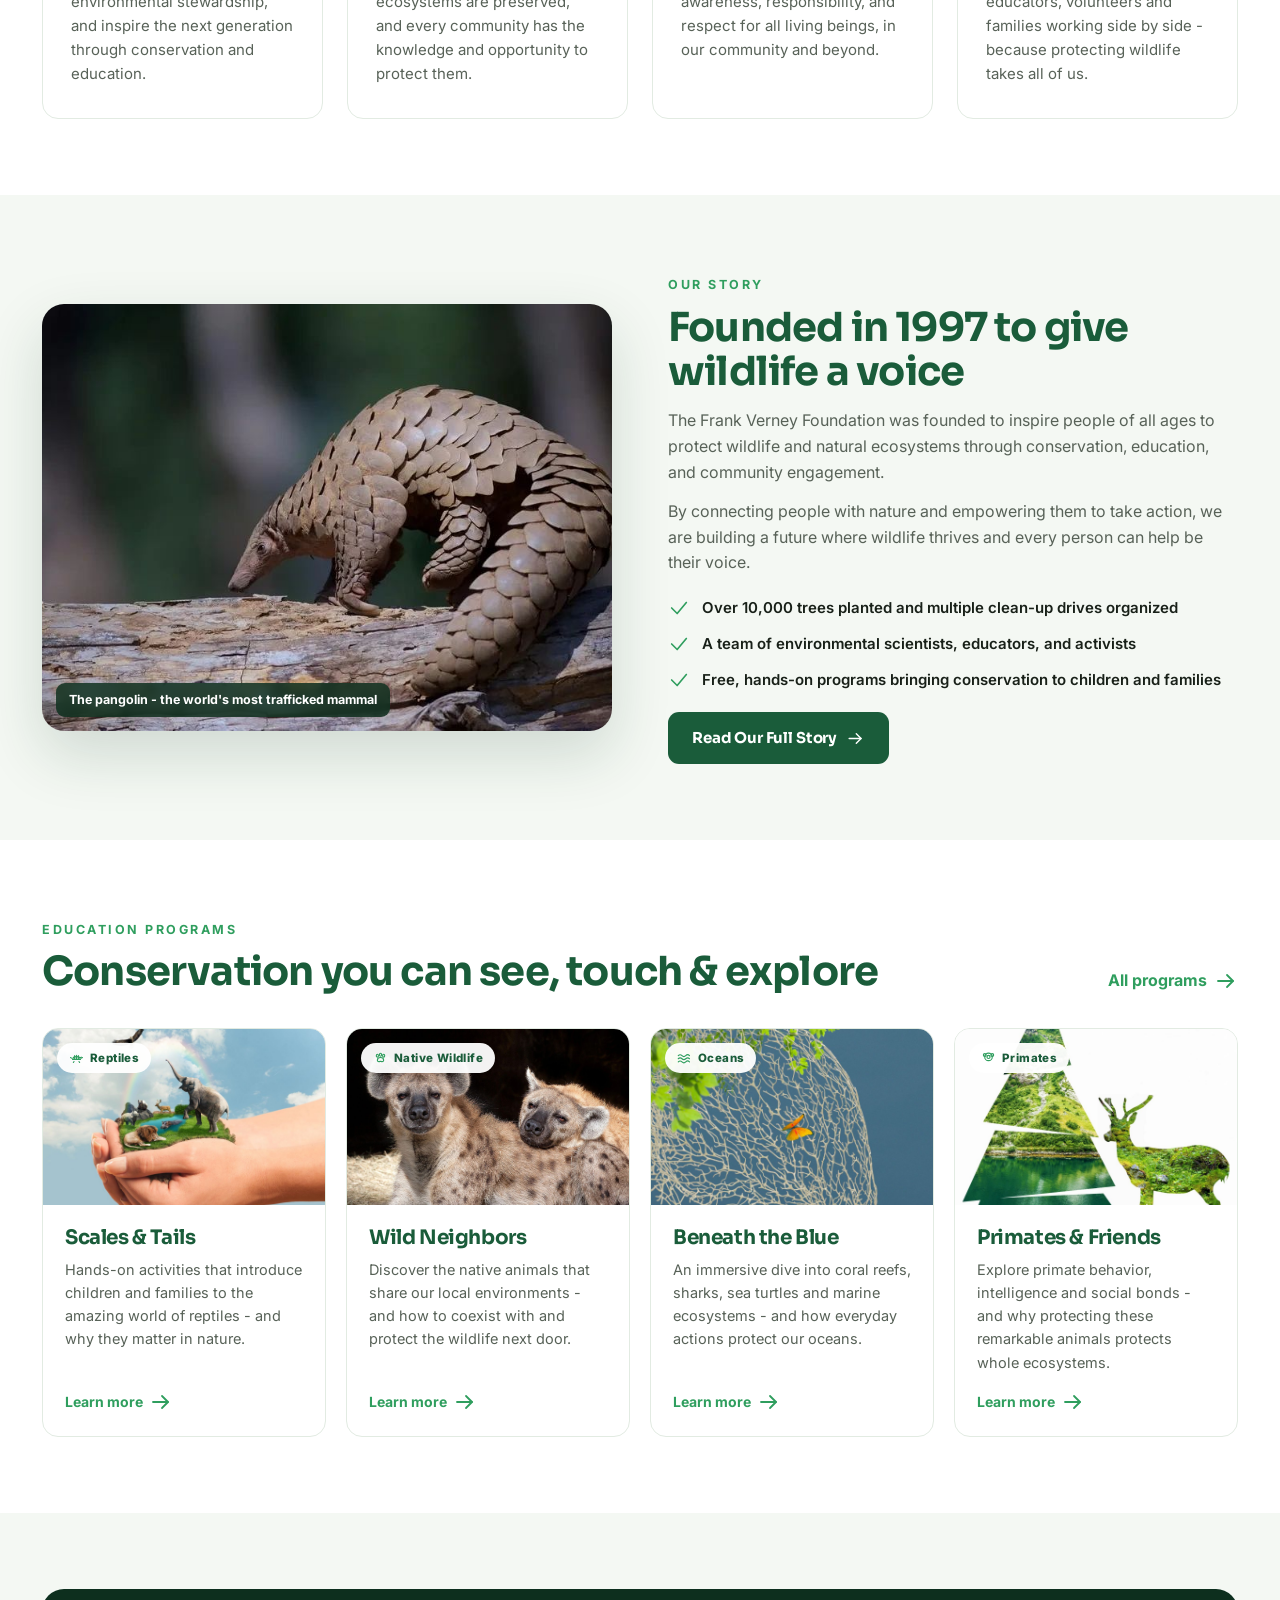
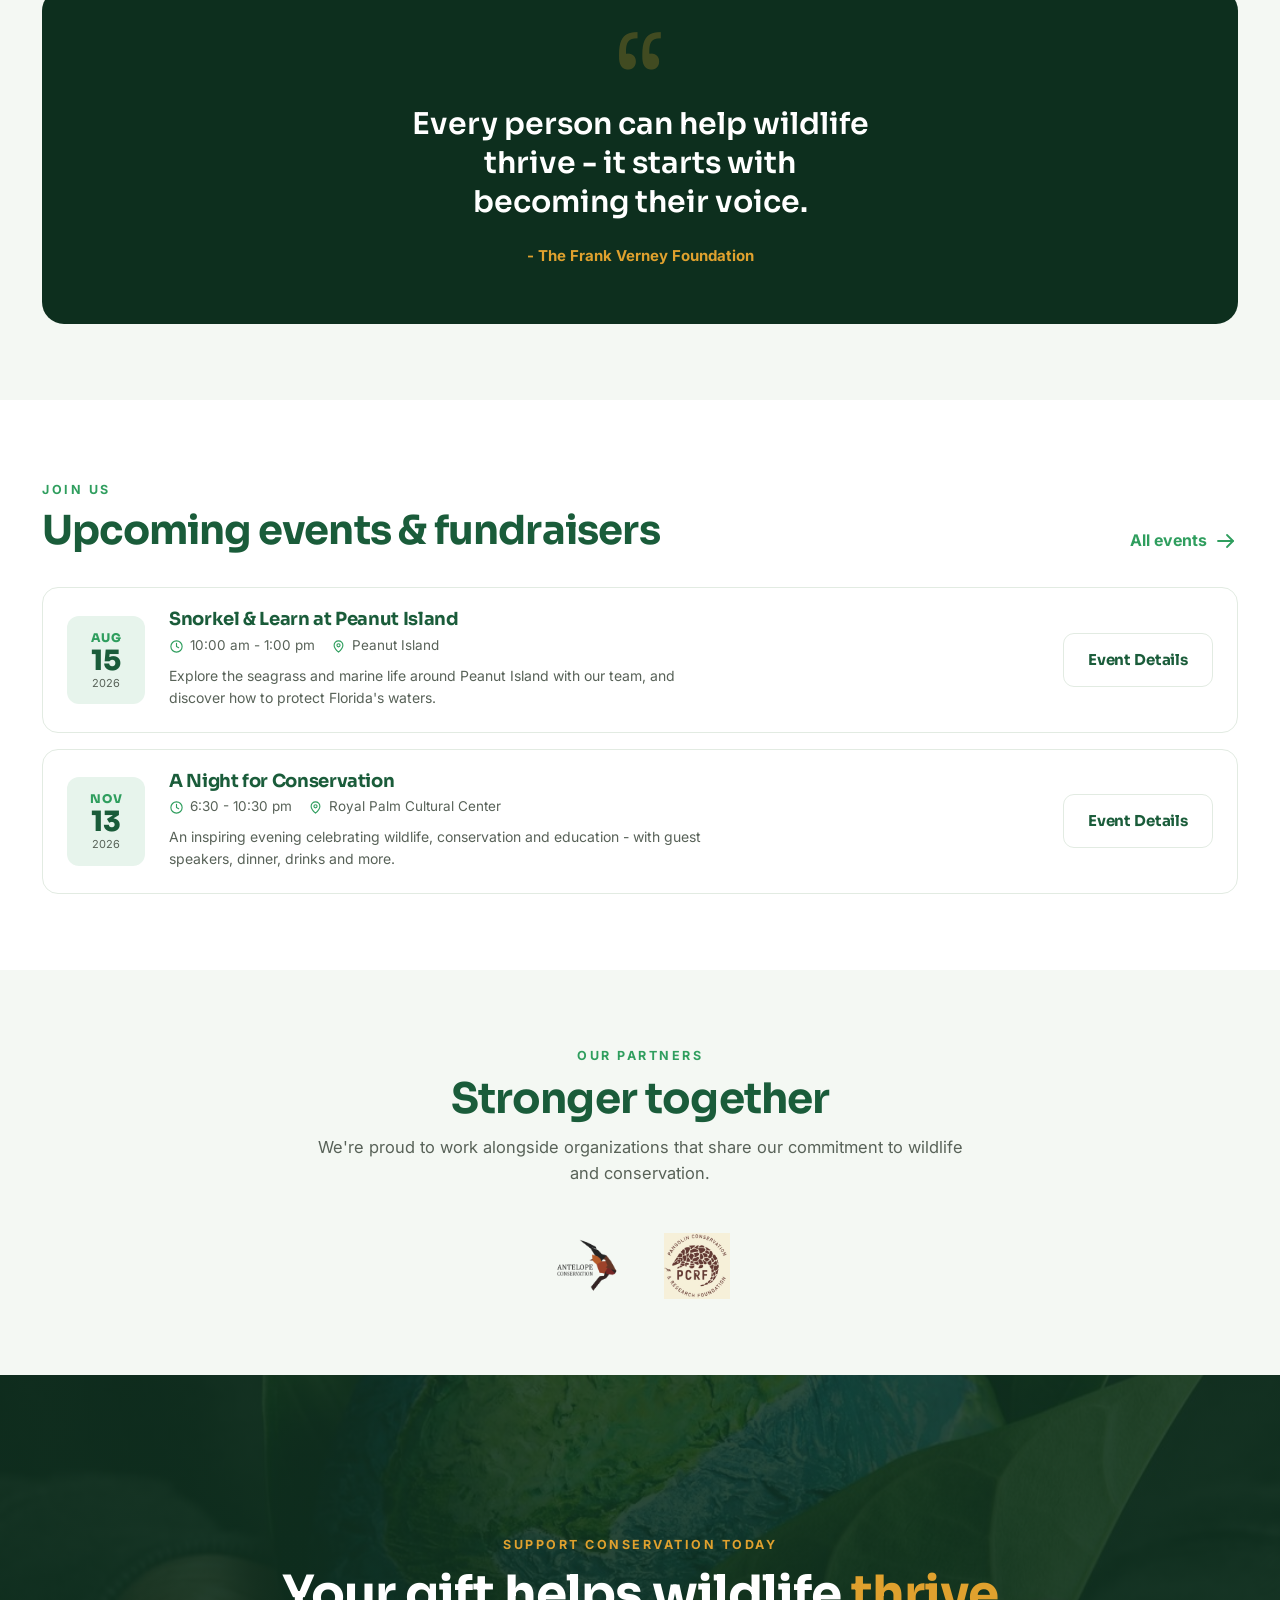
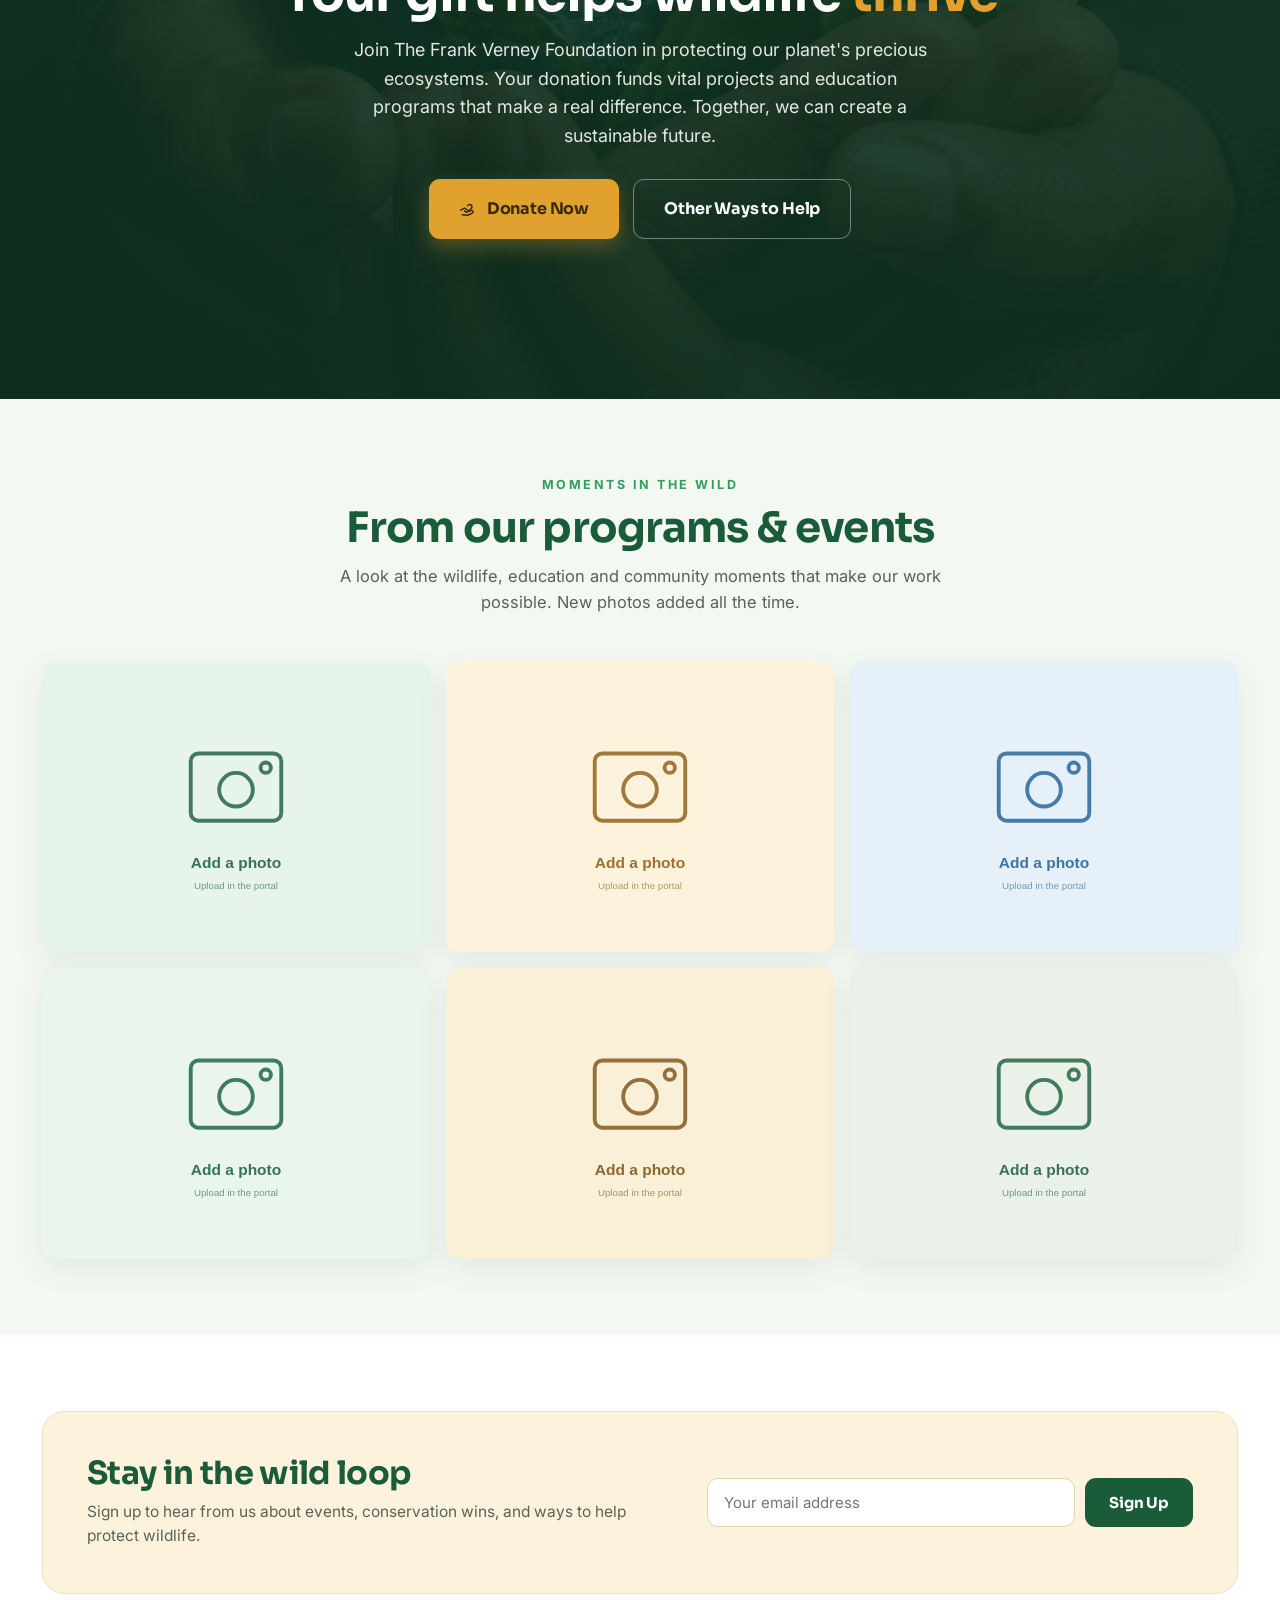
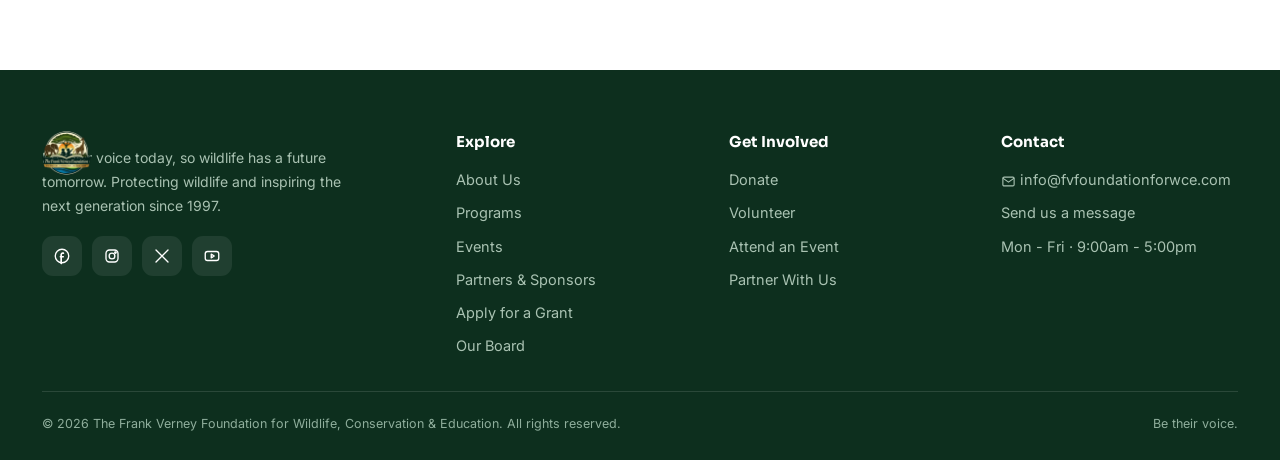
==== commit 1c29bccf: "Add editable portal + Frank's content round 2 Portal (Cloudflare Pages Functions + KV): password log" ====
--- a/index.html
+++ b/index.html
@@ -50,44 +50,45 @@
 <body>
 
 <div class="announce"><div class="wrap">
-  <span><svg class="i"><use href="#i-leaf"/></svg> Protecting wildlife since 1997</span>
   <span><svg class="i"><use href="#i-heart"/></svg> <a href="get-involved.html#donate">Give today - be their voice</a></span>
   <span><svg class="i"><use href="#i-users"/></svg> Free hands-on programs for schools &amp; families</span>
 </div></div>
 
 <header class="site"><div class="wrap">
   <a href="index.html" class="brand">
-    <img src="assets/logo.png" alt="The Frank Verney Foundation for Wildlife, Conservation &amp; Education logo" class="logo-img" />
+    <img data-edit-id="top-1" src="assets/logo.png" alt="The Frank Verney Foundation for Wildlife, Conservation &amp; Education logo" class="logo-img" />
     <span class="bt"><b>Frank Verney Foundation</b><small>Wildlife · Conservation · Education</small></span>
   </a>
   <nav class="main" id="mainnav">
     <a href="about.html">About</a>
     <a href="programs.html">Programs</a>
     <a href="events.html">Events</a>
+    <a href="partners.html">Partners</a>
+    <a href="apply-for-grant.html">Apply for Grant</a>
     <a href="get-involved.html">Get Involved</a>
     <a href="contact.html">Contact</a>
   </nav>
   <div class="head-right">
-    <a href="get-involved.html#donate" class="btn btn-gold">Donate</a>
+    <a data-edit-id="top-2" href="get-involved.html#donate" class="btn btn-gold">Donate</a>
     <button class="menu-btn" id="menuBtn" aria-label="Open menu"><span></span><span></span><span></span></button>
   </div>
 </div></header>
 
 <!-- HERO -->
 <section class="hero center-hero">
-  <div class="bg"><img src="assets/img/hero-hyena.jpg" alt="A spotted hyena in the wild, part of the wildlife the Foundation works to protect" /></div>
-  <div class="wrap">
-    <img src="assets/logo.png" alt="The Frank Verney Foundation for Wildlife, Conservation &amp; Education logo" class="hero-logo" />
+  <div class="bg"><img data-edit-id="home-1" src="assets/img/hero-hyena.jpg" alt="A spotted hyena in the wild, part of the wildlife the Foundation works to protect" /></div>
+  <div class="wrap">
+    <img data-edit-id="home-2" src="assets/logo.png" alt="The Frank Verney Foundation for Wildlife, Conservation &amp; Education logo" class="hero-logo" />
     <div class="badges">
       <span class="chip"><svg class="i"><use href="#i-leaf"/></svg> Wildlife &amp; Habitats</span>
       <span class="chip"><svg class="i"><use href="#i-book"/></svg> Conservation Education</span>
       <span class="chip"><svg class="i"><use href="#i-globe"/></svg> Community Action</span>
     </div>
-    <h1>Be their voice today, so wildlife has a <span>future tomorrow.</span></h1>
-    <p class="lead">The Frank Verney Foundation protects wildlife, restores habitats, and inspires the next generation of conservationists through hands-on education. Every donation and volunteer hour helps build a world where wildlife thrives.</p>
+    <h1 data-edit-id="home-3">Be their voice today, so wildlife has a <span>future tomorrow.</span></h1>
+    <p data-edit-id="home-4" class="lead">The Frank Verney Foundation protects wildlife, restores habitats, and inspires the next generation of conservationists through hands-on education. Every donation and volunteer hour helps build a world where wildlife thrives.</p>
     <div class="acts">
-      <a href="get-involved.html#donate" class="btn btn-gold btn-lg"><svg class="i"><use href="#i-hand-heart"/></svg> Donate Now</a>
-      <a href="programs.html" class="btn btn-ghost-light btn-lg">Explore Our Programs</a>
+      <a data-edit-id="home-5" href="get-involved.html#donate" class="btn btn-gold btn-lg"><svg class="i"><use href="#i-hand-heart"/></svg> Donate Now</a>
+      <a data-edit-id="home-6" href="programs.html" class="btn btn-ghost-light btn-lg">Explore Our Programs</a>
     </div>
     <div class="quicklink">
       <div><b>1997</b>Protecting wildlife since</div>
@@ -109,30 +110,30 @@
 <section>
   <div class="wrap">
     <div class="section-head">
-      <span class="eyebrow center">Why We Exist</span>
-      <h2>Protecting wildlife takes all of us</h2>
-      <p>We connect people with nature and empower them to take action - so wildlife thrives, ecosystems are preserved, and every child has the chance to help.</p>
+      <span data-edit-id="home-7" class="eyebrow center">Why We Exist</span>
+      <h2 data-edit-id="home-8">Protecting wildlife takes all of us</h2>
+      <p data-edit-id="home-9">We connect people with nature and empower them to take action - so wildlife thrives, ecosystems are preserved, and every child has the chance to help.</p>
     </div>
     <div class="pillar-grid">
       <div class="pillar" data-reveal>
         <div class="ic"><svg class="i"><use href="#i-target"/></svg></div>
-        <h3>Our Mission</h3>
-        <p>To protect wildlife, promote environmental stewardship, and inspire the next generation through conservation and education.</p>
+        <h3 data-edit-id="home-10">Our Mission</h3>
+        <p data-edit-id="home-11">To protect wildlife, promote environmental stewardship, and inspire the next generation through conservation and education.</p>
       </div>
       <div class="pillar gold" data-reveal>
         <div class="ic"><svg class="i"><use href="#i-eye"/></svg></div>
-        <h3>Our Vision</h3>
-        <p>A world where wildlife thrives, ecosystems are preserved, and every community has the knowledge and opportunity to protect them.</p>
+        <h3 data-edit-id="home-12">Our Vision</h3>
+        <p data-edit-id="home-13">A world where wildlife thrives, ecosystems are preserved, and every community has the knowledge and opportunity to protect them.</p>
       </div>
       <div class="pillar sky" data-reveal>
         <div class="ic"><svg class="i"><use href="#i-hand-heart"/></svg></div>
-        <h3>Our Promise</h3>
-        <p>To be their voice - guided by awareness, responsibility, and respect for all living beings, in our community and beyond.</p>
+        <h3 data-edit-id="home-14">Our Promise</h3>
+        <p data-edit-id="home-15">To be their voice - guided by awareness, responsibility, and respect for all living beings, in our community and beyond.</p>
       </div>
       <div class="pillar" data-reveal>
         <div class="ic"><svg class="i"><use href="#i-users"/></svg></div>
-        <h3>Our Community</h3>
-        <p>A community of scientists, educators, volunteers and families working side by side - because protecting wildlife takes all of us.</p>
+        <h3 data-edit-id="home-16">Our Community</h3>
+        <p data-edit-id="home-17">A community of scientists, educators, volunteers and families working side by side - because protecting wildlife takes all of us.</p>
       </div>
     </div>
   </div>
@@ -143,20 +144,20 @@
   <div class="wrap">
     <div class="split">
       <div class="media" data-reveal>
-        <img src="assets/img/pangolin.jpg" alt="A pangolin - one of the world's most trafficked mammals and a symbol of the Foundation's conservation work" />
+        <img data-edit-id="home-18" src="assets/img/pangolin.jpg" alt="A pangolin - one of the world's most trafficked mammals and a symbol of the Foundation's conservation work" />
         <span class="cap">The pangolin - the world's most trafficked mammal</span>
       </div>
       <div data-reveal>
-        <span class="eyebrow">Our Story</span>
-        <h2>Founded in 1997 to give wildlife a voice</h2>
-        <p>The Frank Verney Foundation was founded to inspire people of all ages to protect wildlife and natural ecosystems through conservation, education, and community engagement.</p>
-        <p>By connecting people with nature and empowering them to take action, we are building a future where wildlife thrives and every person can help be their voice.</p>
+        <span data-edit-id="home-19" class="eyebrow">Our Story</span>
+        <h2 data-edit-id="home-20">Founded in 1997 to give wildlife a voice</h2>
+        <p data-edit-id="home-21">The Frank Verney Foundation was founded to inspire people of all ages to protect wildlife and natural ecosystems through conservation, education, and community engagement.</p>
+        <p data-edit-id="home-22">By connecting people with nature and empowering them to take action, we are building a future where wildlife thrives and every person can help be their voice.</p>
         <ul class="checks">
-          <li><svg class="i"><use href="#i-check"/></svg> Over 10,000 trees planted and multiple clean-up drives organized</li>
-          <li><svg class="i"><use href="#i-check"/></svg> A team of environmental scientists, educators, and activists</li>
-          <li><svg class="i"><use href="#i-check"/></svg> Free, hands-on programs bringing conservation to children and families</li>
+          <li data-edit-id="home-23"><svg class="i"><use href="#i-check"/></svg> Over 10,000 trees planted and multiple clean-up drives organized</li>
+          <li data-edit-id="home-24"><svg class="i"><use href="#i-check"/></svg> A team of environmental scientists, educators, and activists</li>
+          <li data-edit-id="home-25"><svg class="i"><use href="#i-check"/></svg> Free, hands-on programs bringing conservation to children and families</li>
         </ul>
-        <a href="about.html" class="btn btn-forest">Read Our Full Story <svg class="i"><use href="#i-arrow"/></svg></a>
+        <a data-edit-id="home-26" href="about.html" class="btn btn-forest">Read Our Full Story <svg class="i"><use href="#i-arrow"/></svg></a>
       </div>
     </div>
   </div>
@@ -167,27 +168,27 @@
   <div class="wrap">
     <div class="head-row">
       <div>
-        <span class="eyebrow">Education Programs</span>
-        <h2>Conservation you can see, touch &amp; explore</h2>
+        <span data-edit-id="home-27" class="eyebrow">Education Programs</span>
+        <h2 data-edit-id="home-28">Conservation you can see, touch &amp; explore</h2>
       </div>
       <a href="programs.html" class="link">All programs <svg class="i"><use href="#i-arrow"/></svg></a>
     </div>
     <div class="prog-grid g4">
       <a href="programs.html#scales-and-tails" class="prog" data-reveal>
-        <div class="ph"><img src="assets/img/getty-157719656.jpg" alt="Reptiles up close in the Scales &amp; Tails education program" /><span class="badge"><svg class="i"><use href="#i-turtle"/></svg> Reptiles</span></div>
-        <div class="tx"><h3>Scales &amp; Tails</h3><p>Hands-on activities that introduce children and families to the amazing world of reptiles - and why they matter in nature.</p><span class="more">Learn more <svg class="i"><use href="#i-arrow"/></svg></span></div>
+        <div class="ph"><img data-edit-id="home-29" src="assets/img/getty-157719656.jpg" alt="Reptiles up close in the Scales &amp; Tails education program" /><span class="badge"><svg class="i"><use href="#i-turtle"/></svg> Reptiles</span></div>
+        <div class="tx"><h3 data-edit-id="home-30">Scales &amp; Tails</h3><p data-edit-id="home-31">Hands-on activities that introduce children and families to the amazing world of reptiles - and why they matter in nature.</p><span class="more">Learn more <svg class="i"><use href="#i-arrow"/></svg></span></div>
       </a>
       <a href="programs.html#wild-neighbors" class="prog" data-reveal>
-        <div class="ph"><img src="assets/img/hero-hyena.jpg" alt="Native wildlife in the Wild Neighbors education program" /><span class="badge"><svg class="i"><use href="#i-paw"/></svg> Native Wildlife</span></div>
-        <div class="tx"><h3>Wild Neighbors</h3><p>Discover the native animals that share our local environments - and how to coexist with and protect the wildlife next door.</p><span class="more">Learn more <svg class="i"><use href="#i-arrow"/></svg></span></div>
+        <div class="ph"><img data-edit-id="home-32" src="assets/img/hero-hyena.jpg" alt="Native wildlife in the Wild Neighbors education program" /><span class="badge"><svg class="i"><use href="#i-paw"/></svg> Native Wildlife</span></div>
+        <div class="tx"><h3 data-edit-id="home-33">Wild Neighbors</h3><p data-edit-id="home-34">Discover the native animals that share our local environments - and how to coexist with and protect the wildlife next door.</p><span class="more">Learn more <svg class="i"><use href="#i-arrow"/></svg></span></div>
       </a>
       <a href="programs.html#beneath-the-blue" class="prog" data-reveal>
-        <div class="ph"><img src="assets/img/getty-1266337495.jpg" alt="Ocean life and coral reefs featured in the Beneath the Blue marine program" /><span class="badge"><svg class="i"><use href="#i-wave"/></svg> Oceans</span></div>
-        <div class="tx"><h3>Beneath the Blue</h3><p>An immersive dive into coral reefs, sharks, sea turtles and marine ecosystems - and how everyday actions protect our oceans.</p><span class="more">Learn more <svg class="i"><use href="#i-arrow"/></svg></span></div>
+        <div class="ph"><img data-edit-id="home-35" src="assets/img/getty-1266337495.jpg" alt="Ocean life and coral reefs featured in the Beneath the Blue marine program" /><span class="badge"><svg class="i"><use href="#i-wave"/></svg> Oceans</span></div>
+        <div class="tx"><h3 data-edit-id="home-36">Beneath the Blue</h3><p data-edit-id="home-37">An immersive dive into coral reefs, sharks, sea turtles and marine ecosystems - and how everyday actions protect our oceans.</p><span class="more">Learn more <svg class="i"><use href="#i-arrow"/></svg></span></div>
       </a>
       <a href="programs.html#primates-and-friends" class="prog" data-reveal>
-        <div class="ph"><img src="assets/img/getty-1400475190.jpg" alt="Primates in their habitat, explored in the Primates &amp; Friends program" /><span class="badge"><svg class="i"><use href="#i-primate"/></svg> Primates</span></div>
-        <div class="tx"><h3>Primates &amp; Friends</h3><p>Explore primate behavior, intelligence and social bonds - and why protecting these remarkable animals protects whole ecosystems.</p><span class="more">Learn more <svg class="i"><use href="#i-arrow"/></svg></span></div>
+        <div class="ph"><img data-edit-id="home-38" src="assets/img/getty-1400475190.jpg" alt="Primates in their habitat, explored in the Primates &amp; Friends program" /><span class="badge"><svg class="i"><use href="#i-primate"/></svg> Primates</span></div>
+        <div class="tx"><h3 data-edit-id="home-39">Primates &amp; Friends</h3><p data-edit-id="home-40">Explore primate behavior, intelligence and social bonds - and why protecting these remarkable animals protects whole ecosystems.</p><span class="more">Learn more <svg class="i"><use href="#i-arrow"/></svg></span></div>
       </a>
     </div>
   </div>
@@ -198,7 +199,7 @@
   <div class="wrap">
     <div class="quote-band" data-reveal>
       <div class="qmark">&ldquo;</div>
-      <blockquote>Every person can help wildlife thrive - it starts with becoming their voice.</blockquote>
+      <blockquote data-edit-id="home-41">Every person can help wildlife thrive - it starts with becoming their voice.</blockquote>
       <cite>- The Frank Verney Foundation</cite>
     </div>
   </div>
@@ -209,29 +210,29 @@
   <div class="wrap">
     <div class="head-row">
       <div>
-        <span class="eyebrow">Join Us</span>
-        <h2>Upcoming events &amp; fundraisers</h2>
+        <span data-edit-id="home-42" class="eyebrow">Join Us</span>
+        <h2 data-edit-id="home-43">Upcoming events &amp; fundraisers</h2>
       </div>
       <a href="events.html" class="link">All events <svg class="i"><use href="#i-arrow"/></svg></a>
     </div>
     <div class="events">
       <div class="event" data-reveal>
-        <div class="date"><div class="m">Jul</div><div class="d">27</div><div class="y">2026</div></div>
+        <div class="date"><div class="m">Aug</div><div class="d">15</div><div class="y">2026</div></div>
         <div class="info">
-          <h3>Quarter Auction for Rhinos</h3>
-          <div class="meta"><span><svg class="i"><use href="#i-clock"/></svg> 6:00 - 9:00 pm</span><span><svg class="i"><use href="#i-pin"/></svg> Big Rocco's</span></div>
-          <p>A fun, fast-paced fundraiser where participants bid with quarters for a chance to win great prizes - all supporting rhino conservation.</p>
+          <h3 data-edit-id="home-44">Snorkel &amp; Learn at Peanut Island</h3>
+          <div class="meta"><span><svg class="i"><use href="#i-clock"/></svg> 10:00 am - 1:00 pm</span><span><svg class="i"><use href="#i-pin"/></svg> Peanut Island</span></div>
+          <p data-edit-id="home-45">Explore the seagrass and marine life around Peanut Island with our team, and discover how to protect Florida's waters.</p>
         </div>
-        <div class="cta"><a href="events.html" class="btn btn-ghost">Event Details</a></div>
+        <div class="cta"><a data-edit-id="home-46" href="events.html" class="btn btn-ghost">Event Details</a></div>
       </div>
       <div class="event" data-reveal>
         <div class="date"><div class="m">Nov</div><div class="d">13</div><div class="y">2026</div></div>
         <div class="info">
-          <h3>A Night for Conservation</h3>
+          <h3 data-edit-id="home-47">A Night for Conservation</h3>
           <div class="meta"><span><svg class="i"><use href="#i-clock"/></svg> 6:30 - 10:30 pm</span><span><svg class="i"><use href="#i-pin"/></svg> Royal Palm Cultural Center</span></div>
-          <p>An inspiring evening celebrating wildlife, conservation and education - with guest speakers, dinner, drinks and more.</p>
+          <p data-edit-id="home-48">An inspiring evening celebrating wildlife, conservation and education - with guest speakers, dinner, drinks and more.</p>
         </div>
-        <div class="cta"><a href="events.html" class="btn btn-ghost">Event Details</a></div>
+        <div class="cta"><a data-edit-id="home-49" href="events.html" class="btn btn-ghost">Event Details</a></div>
       </div>
     </div>
   </div>
@@ -241,27 +242,46 @@
 <section class="soft">
   <div class="wrap">
     <div class="section-head">
-      <span class="eyebrow center">Our Partners</span>
-      <h2>Stronger together</h2>
-      <p>We're proud to work alongside organizations that share our commitment to wildlife and conservation.</p>
+      <span data-edit-id="home-50" class="eyebrow center">Our Partners</span>
+      <h2 data-edit-id="home-51">Stronger together</h2>
+      <p data-edit-id="home-52">We're proud to work alongside organizations that share our commitment to wildlife and conservation.</p>
     </div>
     <div class="partners">
-      <img src="assets/img/partner-ac.png" alt="Partner organization logo" />
-      <img src="assets/img/partner-pcrf.png" alt="Partner organization logo" />
+      <img data-edit-id="home-53" src="assets/img/partner-ac.png" alt="Partner organization logo" />
+      <img data-edit-id="home-54" src="assets/img/partner-pcrf.png" alt="Partner organization logo" />
     </div>
   </div>
 </section>
 
 <!-- CTA -->
 <section class="cta">
-  <div class="bg"><img src="assets/img/conservation-hands.jpg" alt="Hands cradling a green seedling, representing environmental care" /></div>
-  <div class="wrap">
-    <span class="eyebrow center" style="color:var(--gold)">Support Conservation Today</span>
-    <h2>Your gift helps wildlife <span>thrive</span></h2>
-    <p>Join The Frank Verney Foundation in protecting our planet's precious ecosystems. Your donation funds vital projects and education programs that make a real difference. Together, we can create a sustainable future.</p>
+  <div class="bg"><img data-edit-id="home-55" src="assets/img/conservation-hands.jpg" alt="Hands cradling a green seedling, representing environmental care" /></div>
+  <div class="wrap">
+    <span data-edit-id="home-56" class="eyebrow center" style="color:var(--gold)">Support Conservation Today</span>
+    <h2 data-edit-id="home-57">Your gift helps wildlife <span>thrive</span></h2>
+    <p data-edit-id="home-58">Join The Frank Verney Foundation in protecting our planet's precious ecosystems. Your donation funds vital projects and education programs that make a real difference. Together, we can create a sustainable future.</p>
     <div class="acts">
-      <a href="get-involved.html#donate" class="btn btn-gold btn-lg"><svg class="i"><use href="#i-hand-heart"/></svg> Donate Now</a>
-      <a href="get-involved.html" class="btn btn-ghost-light btn-lg">Other Ways to Help</a>
+      <a data-edit-id="home-59" href="get-involved.html#donate" class="btn btn-gold btn-lg"><svg class="i"><use href="#i-hand-heart"/></svg> Donate Now</a>
+      <a data-edit-id="home-60" href="get-involved.html" class="btn btn-ghost-light btn-lg">Other Ways to Help</a>
+    </div>
+  </div>
+</section>
+
+<!-- GALLERY -->
+<section class="soft">
+  <div class="wrap">
+    <div class="section-head">
+      <span data-edit-id="home-61" class="eyebrow center">Moments in the Wild</span>
+      <h2 data-edit-id="home-62">From our programs &amp; events</h2>
+      <p data-edit-id="home-63">A look at the wildlife, education and community moments that make our work possible. New photos added all the time.</p>
+    </div>
+    <div class="gallery-grid">
+      <div class="gitem"><img data-edit-id="home-64" src="assets/img/gallery-1.svg" alt="Foundation program and wildlife photo" /></div>
+      <div class="gitem"><img data-edit-id="home-65" src="assets/img/gallery-2.svg" alt="Foundation program and wildlife photo" /></div>
+      <div class="gitem"><img data-edit-id="home-66" src="assets/img/gallery-3.svg" alt="Foundation program and wildlife photo" /></div>
+      <div class="gitem"><img data-edit-id="home-67" src="assets/img/gallery-4.svg" alt="Foundation program and wildlife photo" /></div>
+      <div class="gitem"><img data-edit-id="home-68" src="assets/img/gallery-5.svg" alt="Foundation program and wildlife photo" /></div>
+      <div class="gitem"><img data-edit-id="home-69" src="assets/img/gallery-6.svg" alt="Foundation program and wildlife photo" /></div>
     </div>
   </div>
 </section>
@@ -271,8 +291,8 @@
   <div class="wrap">
     <div class="news" data-reveal>
       <div>
-        <h2>Stay in the wild loop</h2>
-        <p>Sign up to hear from us about events, conservation wins, and ways to help protect wildlife.</p>
+        <h2 data-edit-id="home-70">Stay in the wild loop</h2>
+        <p data-edit-id="home-71">Sign up to hear from us about events, conservation wins, and ways to help protect wildlife.</p>
       </div>
       <form data-mailto="info@fvfoundationforwce.com" data-subject="Newsletter sign-up">
         <input type="email" name="Email" placeholder="Your email address" required aria-label="Email address" />
@@ -286,10 +306,10 @@
   <div class="foot-grid">
     <div>
       <a href="index.html" class="brand">
-        <img src="assets/logo.png" alt="The Frank Verney Foundation logo" class="logo-img" style="height:44px" />
+        <img data-edit-id="foot-1" src="assets/logo.png" alt="The Frank Verney Foundation logo" class="logo-img" style="height:44px" />
         <span class="bt"><b>Frank Verney Foundation</b><small>Wildlife · Conservation · Education</small></span>
       </a>
-      <p class="blurb">Be their voice today, so wildlife has a future tomorrow. Protecting wildlife and inspiring the next generation since 1997.</p>
+      <p data-edit-id="foot-2" class="blurb">Be their voice today, so wildlife has a future tomorrow. Protecting wildlife and inspiring the next generation since 1997.</p>
       <div class="socials">
         <a href="https://www.facebook.com/fverneyfoundationwce" target="_blank" rel="noopener" aria-label="Facebook"><svg class="i"><use href="#i-facebook"/></svg></a>
         <a href="https://www.instagram.com/fvfoundation4wce" target="_blank" rel="noopener" aria-label="Instagram"><svg class="i"><use href="#i-instagram"/></svg></a>
@@ -297,22 +317,24 @@
         <a href="https://www.youtube.com/@fvfoundationwce75" target="_blank" rel="noopener" aria-label="YouTube"><svg class="i"><use href="#i-youtube"/></svg></a>
       </div>
     </div>
-    <div><h4>Explore</h4><ul class="foot-links">
-      <li><a href="about.html">About Us</a></li>
-      <li><a href="programs.html">Programs</a></li>
-      <li><a href="events.html">Events</a></li>
-      <li><a href="about.html#board">Our Board</a></li>
+    <div><h4 data-edit-id="foot-3">Explore</h4><ul class="foot-links">
+      <li data-edit-id="foot-4"><a href="about.html">About Us</a></li>
+      <li data-edit-id="foot-5"><a href="programs.html">Programs</a></li>
+      <li data-edit-id="foot-6"><a href="events.html">Events</a></li>
+      <li data-edit-id="foot-7"><a href="partners.html">Partners &amp; Sponsors</a></li>
+      <li data-edit-id="foot-8"><a href="apply-for-grant.html">Apply for a Grant</a></li>
+      <li data-edit-id="foot-9"><a href="about.html#board">Our Board</a></li>
     </ul></div>
-    <div><h4>Get Involved</h4><ul class="foot-links">
-      <li><a href="get-involved.html#donate">Donate</a></li>
-      <li><a href="get-involved.html#volunteer">Volunteer</a></li>
-      <li><a href="events.html">Attend an Event</a></li>
-      <li><a href="contact.html">Partner With Us</a></li>
+    <div><h4 data-edit-id="foot-10">Get Involved</h4><ul class="foot-links">
+      <li data-edit-id="foot-11"><a href="get-involved.html#donate">Donate</a></li>
+      <li data-edit-id="foot-12"><a href="get-involved.html#volunteer">Volunteer</a></li>
+      <li data-edit-id="foot-13"><a href="events.html">Attend an Event</a></li>
+      <li data-edit-id="foot-14"><a href="contact.html">Partner With Us</a></li>
     </ul></div>
-    <div><h4>Contact</h4><ul class="foot-links">
-      <li><a href="mailto:info@fvfoundationforwce.com"><svg class="i" style="width:15px;height:15px"><use href="#i-mail"/></svg> info@fvfoundationforwce.com</a></li>
-      <li><a href="contact.html">Send us a message</a></li>
-      <li>Mon - Fri · 9:00am - 5:00pm</li>
+    <div><h4 data-edit-id="foot-15">Contact</h4><ul class="foot-links">
+      <li data-edit-id="foot-16"><a href="mailto:info@fvfoundationforwce.com"><svg class="i" style="width:15px;height:15px"><use href="#i-mail"/></svg> info@fvfoundationforwce.com</a></li>
+      <li data-edit-id="foot-17"><a href="contact.html">Send us a message</a></li>
+      <li data-edit-id="foot-18">Mon - Fri · 9:00am - 5:00pm</li>
     </ul></div>
   </div>
   <div class="foot-bottom">
@@ -322,5 +344,43 @@
 </div></footer>
 
 <script src="assets/app.js"></script>
+
+<!-- Portal editor bridge (dormant unless embedded in the same-origin portal) -->
+<script>
+(function () {
+  if (window.top === window.self) return;
+  var EDIT=false, changes={};
+  function ok(e){ return e.origin===location.origin; }
+  function record(el){ changes[el.getAttribute("data-edit-id")]=el.innerHTML.trim(); }
+  function enable(){
+    if(EDIT) return; EDIT=true;
+    document.querySelectorAll("[data-edit-id]").forEach(function(el){
+      var tag=el.tagName.toLowerCase();
+      if(tag==="img"){
+        el.style.cursor="pointer"; el.classList.add("fvf-img-editable");
+        el.addEventListener("click",function(ev){ ev.preventDefault(); ev.stopPropagation();
+          parent.postMessage({type:"fpt-edit-image",id:el.getAttribute("data-edit-id")},location.origin); });
+      } else {
+        el.setAttribute("contenteditable","true"); el.classList.add("fvf-text-editable");
+        if(tag==="a"){ el.addEventListener("click",function(ev){ ev.preventDefault(); }); }
+        el.addEventListener("input",function(){ record(el); });
+        el.addEventListener("blur",function(){ record(el); });
+        el.addEventListener("keydown",function(e){ if(e.key==="Enter"&&tag!=="p"&&tag!=="li"&&tag!=="blockquote"){ e.preventDefault(); } });
+      }
+    });
+    var s=document.createElement("style");
+    s.textContent=".fvf-text-editable{outline:1px dashed rgba(26,92,58,.55);outline-offset:2px;border-radius:3px;cursor:text}.fvf-text-editable:hover{outline-color:#1a5c3a}.fvf-text-editable:focus{outline:2px solid #1a5c3a;background:rgba(26,92,58,.06)}.fvf-img-editable{outline:2px dashed rgba(26,92,58,.6);outline-offset:3px}.fvf-img-editable:hover{outline:3px solid #1a5c3a;filter:brightness(.95)}";
+    document.head.appendChild(s);
+    parent.postMessage({type:"fpt-edit-ready"},location.origin);
+  }
+  window.addEventListener("message",function(e){
+    if(!ok(e)) return; var d=e.data||{};
+    if(d.type==="fpt-edit-on") enable();
+    if(d.type==="fpt-edit-collect"){ parent.postMessage({type:"fpt-edit-changes",changes:changes},location.origin); }
+    if(d.type==="fpt-set-image"){ var el=document.querySelector('[data-edit-id="'+d.id+'"]'); if(el){ el.src=d.url; changes[d.id]=d.url; } }
+  });
+})();
+</script>
+
 </body>
 </html>
--- a/assets/styles.css
+++ b/assets/styles.css
@@ -60,8 +60,9 @@
 .brand .bt b{font-family:"Sora",sans-serif;font-weight:800;font-size:16px;color:var(--forest);letter-spacing:-.02em}
 .brand .bt small{font-size:10.5px;font-weight:600;letter-spacing:.5px;color:var(--muted);text-transform:uppercase}
 .site .wrap{display:flex;align-items:center;gap:20px;padding:12px 22px}
-nav.main{display:flex;gap:22px;align-items:center;margin-left:14px}
-nav.main a{font-weight:600;font-size:15px;color:var(--ink);white-space:nowrap;transition:.15s}
+nav.main{display:flex;gap:16px;align-items:center;margin-left:10px}
+nav.main a{font-weight:600;font-size:14px;color:var(--ink);white-space:nowrap;transition:.15s}
+@media(max-width:1200px){nav.main{gap:13px}nav.main a{font-size:13.5px}}
 nav.main a:hover,nav.main a.active{color:var(--leaf)}
 .head-right{display:flex;align-items:center;gap:12px;margin-left:auto}
 .menu-btn{display:none;background:none;border:0;cursor:pointer;flex-direction:column;gap:5px;padding:8px}
@@ -114,6 +115,13 @@
 /* program cards */
 .prog-grid{display:grid;grid-template-columns:repeat(3,1fr);gap:24px}
 .prog-grid.g4{grid-template-columns:repeat(4,1fr);gap:20px}
+/* age-group filter tabs */
+.aud-tabs{display:flex;flex-wrap:wrap;gap:10px;justify-content:center;margin:0 auto 14px}
+.aud-tab{border:1.5px solid var(--line);background:#fff;color:var(--forest);font-family:"Sora",sans-serif;font-weight:700;font-size:14.5px;padding:11px 22px;border-radius:999px;cursor:pointer;transition:.15s}
+.aud-tab:hover{border-color:var(--leaf)}
+.aud-tab.active{background:var(--forest);color:#fff;border-color:var(--forest)}
+.prog.hide-aud{display:none}
+.aud-hint{text-align:center;color:var(--muted);font-size:14px;margin-bottom:30px}
 .prog{background:#fff;border:1px solid var(--line);border-radius:var(--radius);overflow:hidden;display:flex;flex-direction:column;transition:.18s transform,.18s box-shadow}
 .prog:hover{transform:translateY(-6px);box-shadow:var(--shadow-lg)}
 .prog .ph{position:relative;aspect-ratio:16/10;overflow:hidden;background:var(--soft-2)}
@@ -201,6 +209,27 @@
 .quote-band .qmark{font-family:"Sora";font-size:120px;line-height:.6;color:var(--gold);opacity:.25;height:60px}
 .quote-band blockquote{font-family:"Sora";font-weight:600;font-size:clamp(21px,2.8vw,30px);max-width:20ch;margin:0 auto;line-height:1.3}
 .quote-band cite{display:block;margin-top:22px;font-style:normal;color:var(--gold);font-weight:700;font-size:15px}
+
+/* photo gallery */
+.gallery-grid{display:grid;grid-template-columns:repeat(3,1fr);gap:16px}
+.gallery-grid .gitem{aspect-ratio:4/3;border-radius:14px;overflow:hidden;background:var(--soft-2);box-shadow:var(--shadow)}
+.gallery-grid .gitem img{width:100%;height:100%;object-fit:cover;transition:.35s}
+.gallery-grid .gitem:hover img{transform:scale(1.05)}
+@media(max-width:1040px){.gallery-grid{grid-template-columns:1fr 1fr}}
+
+/* sponsor tiers / partner slots */
+.sponsor-slots{display:grid;grid-template-columns:repeat(4,1fr);gap:18px}
+.sponsor-slot{aspect-ratio:3/2;border:2px dashed var(--line);border-radius:14px;display:grid;place-items:center;background:var(--soft);color:var(--muted);font-weight:600;font-size:14px;text-align:center;padding:14px}
+.sponsor-slot img{max-width:100%;max-height:100%;object-fit:contain}
+@media(max-width:1040px){.sponsor-slots{grid-template-columns:1fr 1fr}}
+
+/* under construction */
+.uc{max-width:640px;margin:0 auto;text-align:center}
+.uc .ic{width:88px;height:88px;border-radius:50%;background:var(--gold-soft);color:var(--gold-2);display:grid;place-items:center;margin:0 auto 22px}
+.uc .ic .i{width:44px;height:44px}
+.uc h2{font-size:clamp(26px,3.4vw,36px);color:var(--forest);margin-bottom:14px}
+.uc p{color:var(--muted);font-size:16.5px;margin-bottom:16px}
+.uc .tag{display:inline-block;background:var(--gold);color:#3a2a06;font-family:"Sora",sans-serif;font-weight:800;font-size:13px;letter-spacing:1px;text-transform:uppercase;padding:8px 18px;border-radius:999px;margin-bottom:24px}
 
 /* partners */
 .partners{display:flex;flex-wrap:wrap;gap:40px;justify-content:center;align-items:center}
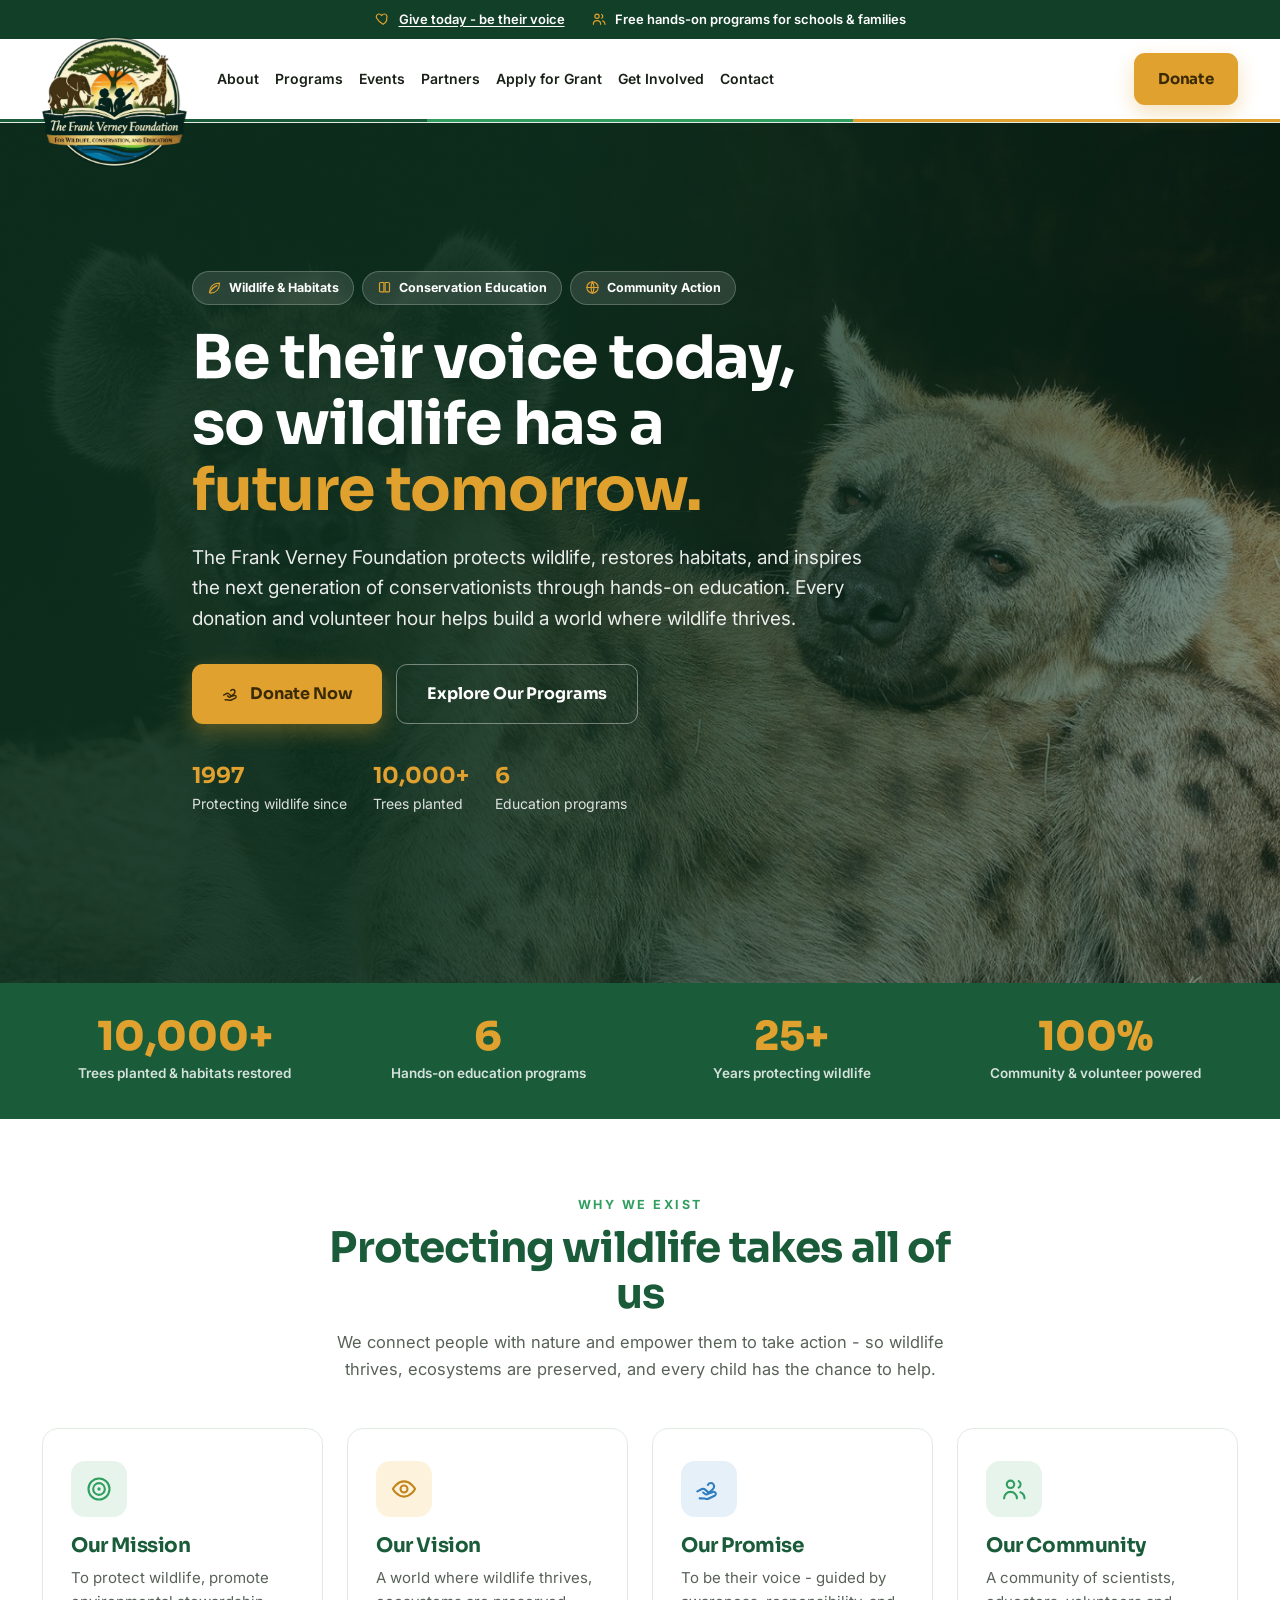
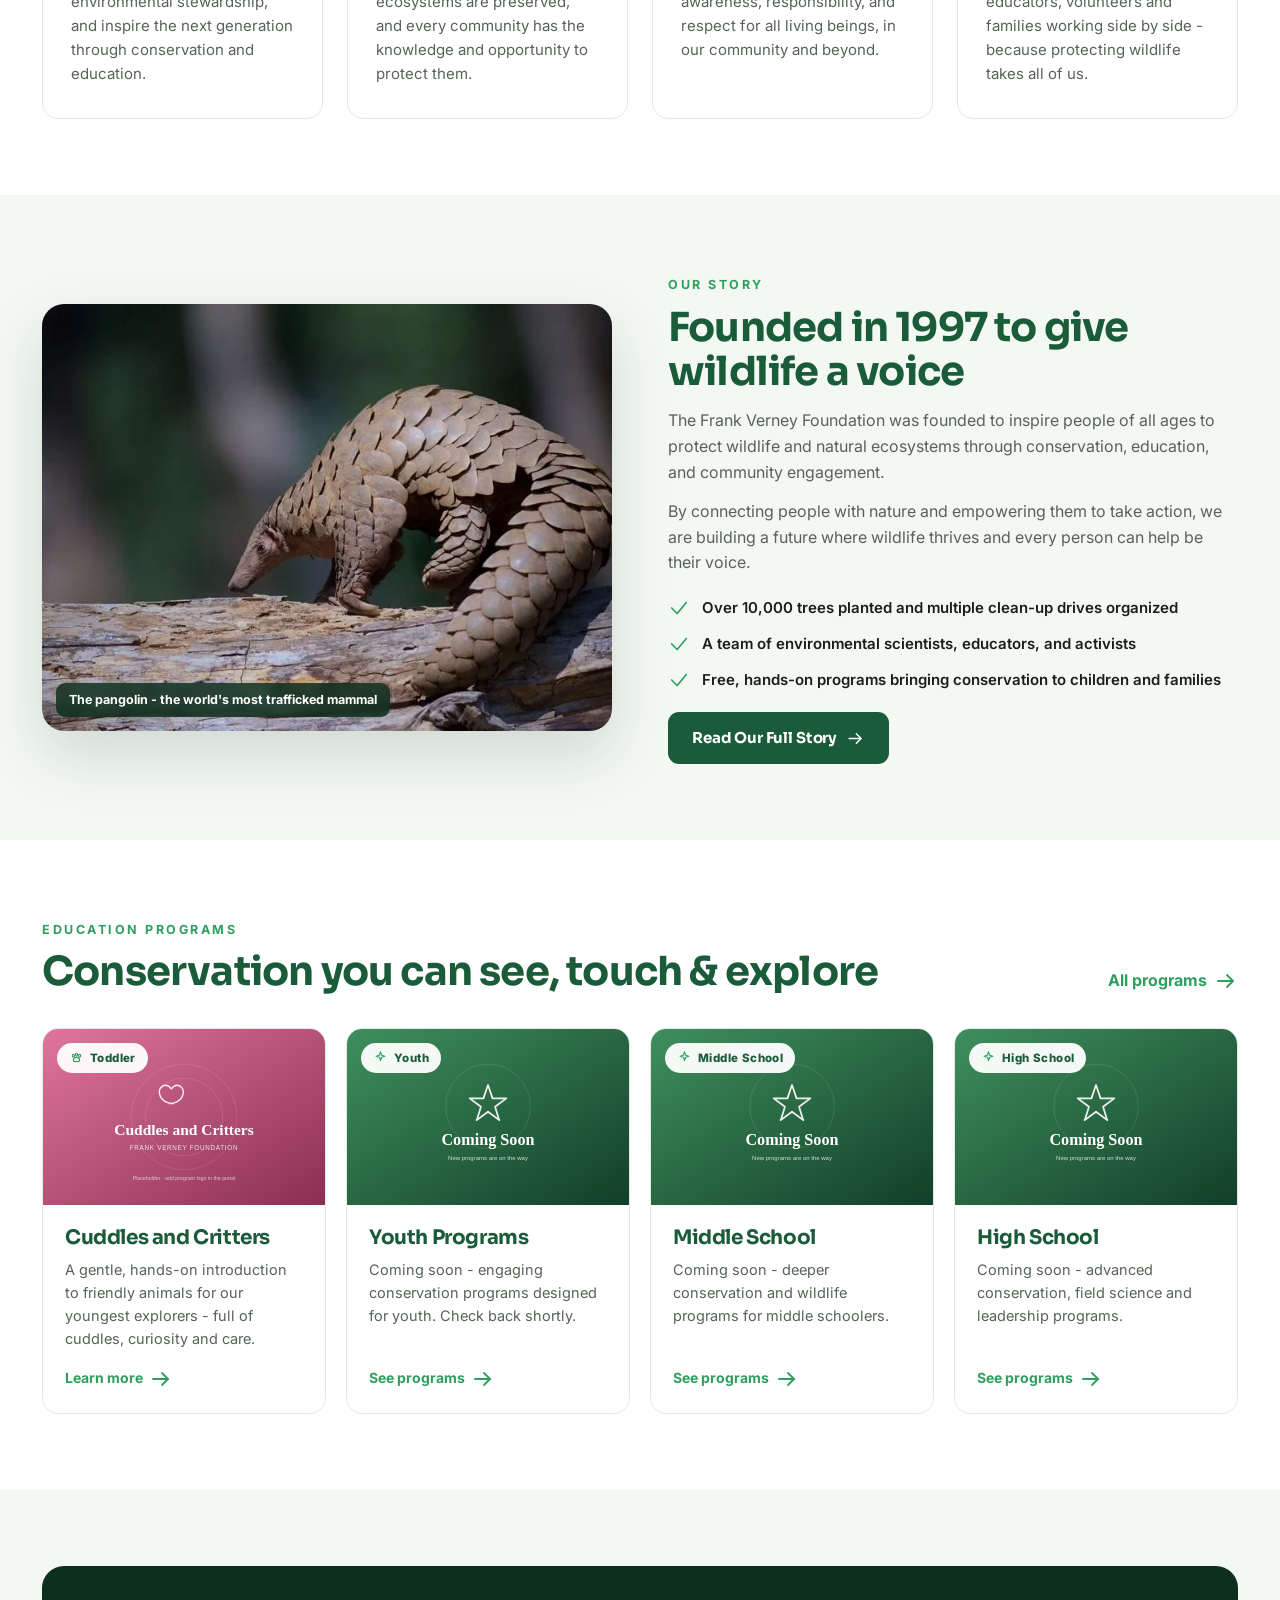
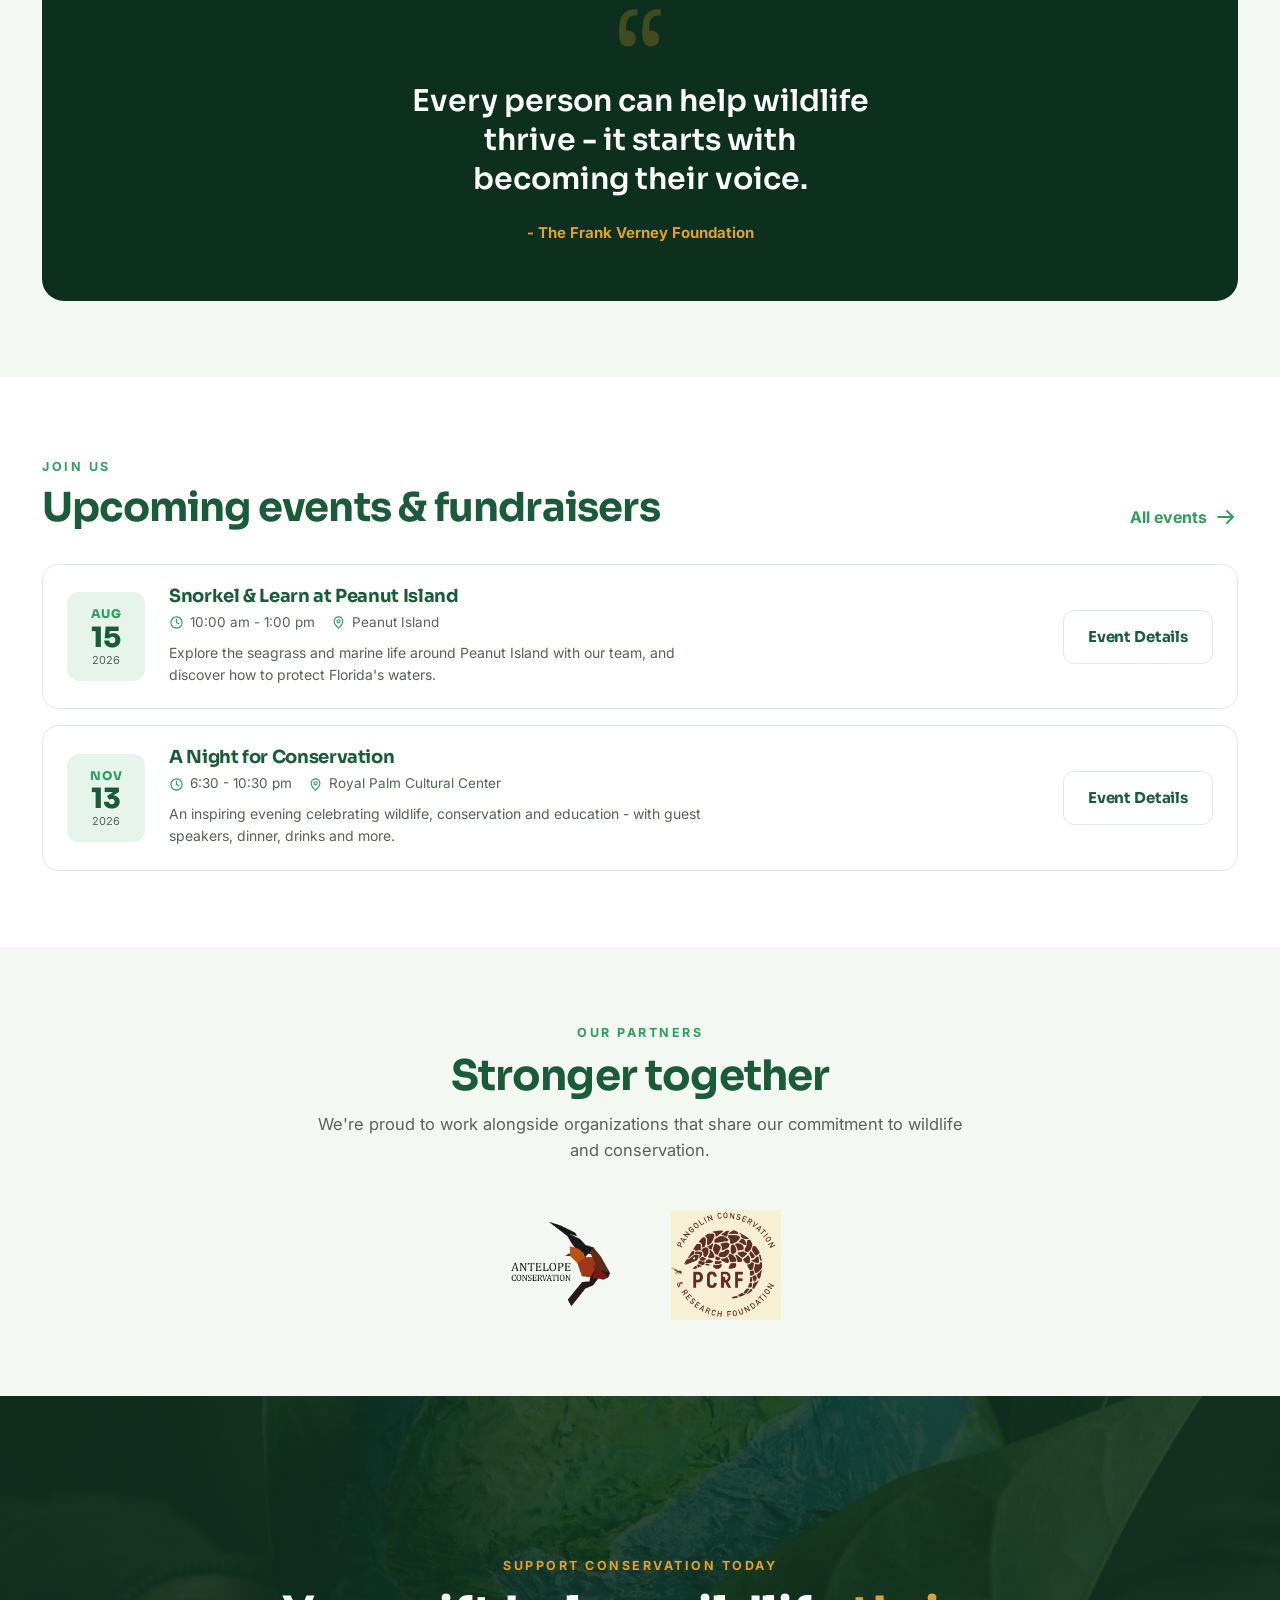
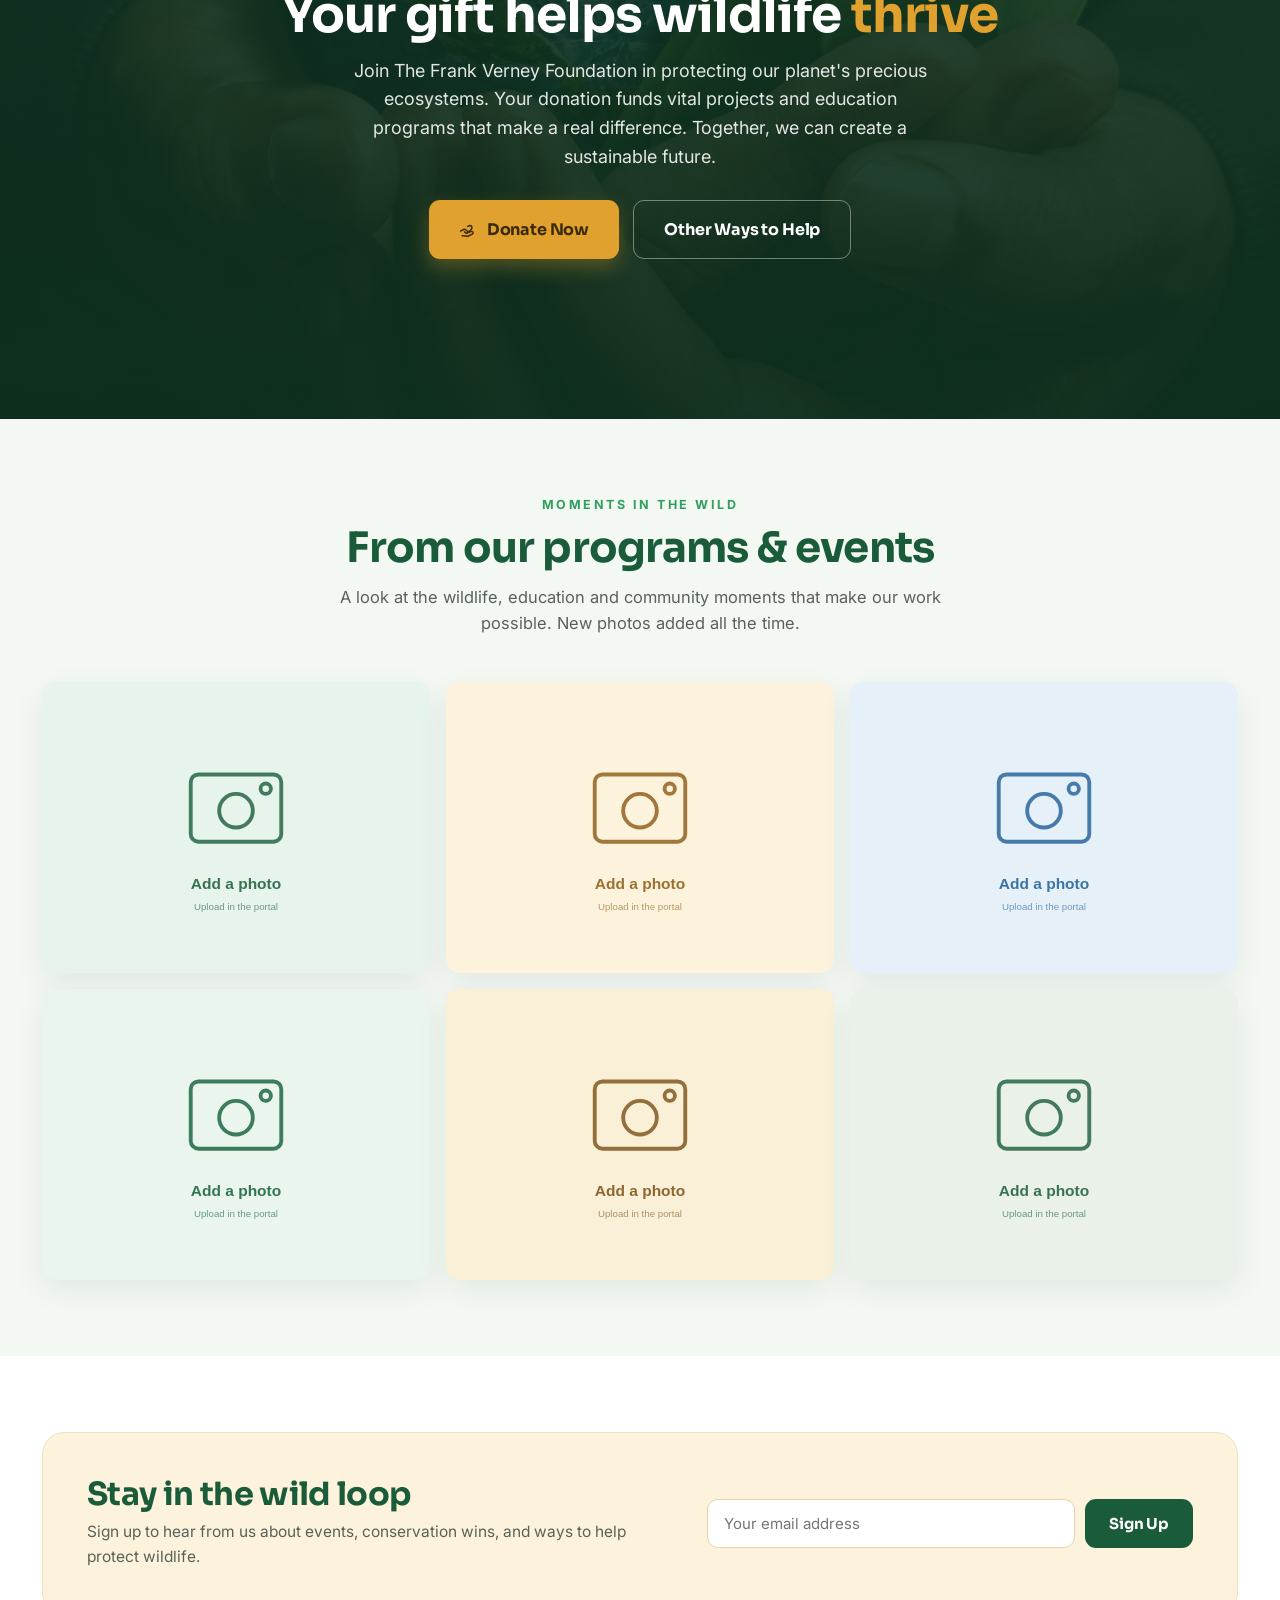
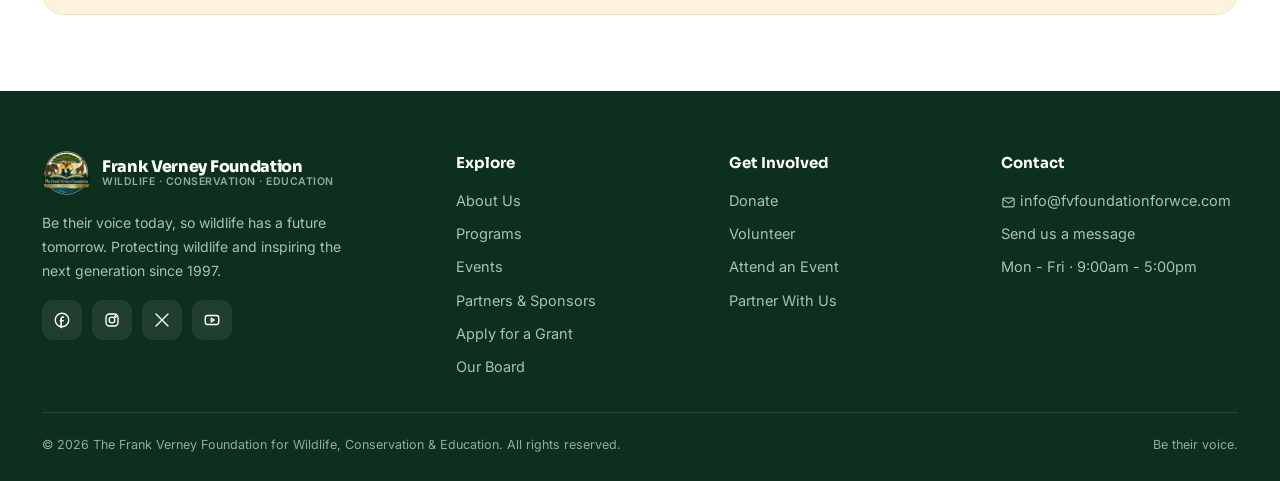
==== commit d7d3664f: "Frank round 3: footer logo fix, partners, programs, board spelling - Fix: scope oversized emblem to " ====
--- a/index.html
+++ b/index.html
@@ -174,21 +174,21 @@
       <a href="programs.html" class="link">All programs <svg class="i"><use href="#i-arrow"/></svg></a>
     </div>
     <div class="prog-grid g4">
-      <a href="programs.html#scales-and-tails" class="prog" data-reveal>
-        <div class="ph"><img data-edit-id="home-29" src="assets/img/getty-157719656.jpg" alt="Reptiles up close in the Scales &amp; Tails education program" /><span class="badge"><svg class="i"><use href="#i-turtle"/></svg> Reptiles</span></div>
-        <div class="tx"><h3 data-edit-id="home-30">Scales &amp; Tails</h3><p data-edit-id="home-31">Hands-on activities that introduce children and families to the amazing world of reptiles - and why they matter in nature.</p><span class="more">Learn more <svg class="i"><use href="#i-arrow"/></svg></span></div>
-      </a>
-      <a href="programs.html#wild-neighbors" class="prog" data-reveal>
-        <div class="ph"><img data-edit-id="home-32" src="assets/img/hero-hyena.jpg" alt="Native wildlife in the Wild Neighbors education program" /><span class="badge"><svg class="i"><use href="#i-paw"/></svg> Native Wildlife</span></div>
-        <div class="tx"><h3 data-edit-id="home-33">Wild Neighbors</h3><p data-edit-id="home-34">Discover the native animals that share our local environments - and how to coexist with and protect the wildlife next door.</p><span class="more">Learn more <svg class="i"><use href="#i-arrow"/></svg></span></div>
-      </a>
-      <a href="programs.html#beneath-the-blue" class="prog" data-reveal>
-        <div class="ph"><img data-edit-id="home-35" src="assets/img/getty-1266337495.jpg" alt="Ocean life and coral reefs featured in the Beneath the Blue marine program" /><span class="badge"><svg class="i"><use href="#i-wave"/></svg> Oceans</span></div>
-        <div class="tx"><h3 data-edit-id="home-36">Beneath the Blue</h3><p data-edit-id="home-37">An immersive dive into coral reefs, sharks, sea turtles and marine ecosystems - and how everyday actions protect our oceans.</p><span class="more">Learn more <svg class="i"><use href="#i-arrow"/></svg></span></div>
-      </a>
-      <a href="programs.html#primates-and-friends" class="prog" data-reveal>
-        <div class="ph"><img data-edit-id="home-38" src="assets/img/getty-1400475190.jpg" alt="Primates in their habitat, explored in the Primates &amp; Friends program" /><span class="badge"><svg class="i"><use href="#i-primate"/></svg> Primates</span></div>
-        <div class="tx"><h3 data-edit-id="home-39">Primates &amp; Friends</h3><p data-edit-id="home-40">Explore primate behavior, intelligence and social bonds - and why protecting these remarkable animals protects whole ecosystems.</p><span class="more">Learn more <svg class="i"><use href="#i-arrow"/></svg></span></div>
+      <a href="programs.html" class="prog" data-reveal>
+        <div class="ph"><img data-edit-id="home-29" src="assets/img/prog-cuddles-and-critters.svg" alt="Cuddles and Critters toddler program" /><span class="badge"><svg class="i"><use href="#i-paw"/></svg> Toddler</span></div>
+        <div class="tx"><h3 data-edit-id="home-30">Cuddles and Critters</h3><p data-edit-id="home-31">A gentle, hands-on introduction to friendly animals for our youngest explorers - full of cuddles, curiosity and care.</p><span class="more">Learn more <svg class="i"><use href="#i-arrow"/></svg></span></div>
+      </a>
+      <a href="programs.html" class="prog" data-reveal>
+        <div class="ph"><img data-edit-id="home-32" src="assets/img/prog-coming-soon.svg" alt="Youth programs coming soon" /><span class="badge"><svg class="i"><use href="#i-spark"/></svg> Youth</span></div>
+        <div class="tx"><h3 data-edit-id="home-33">Youth Programs</h3><p data-edit-id="home-34">Coming soon - engaging conservation programs designed for youth. Check back shortly.</p><span class="more">See programs <svg class="i"><use href="#i-arrow"/></svg></span></div>
+      </a>
+      <a href="programs.html" class="prog" data-reveal>
+        <div class="ph"><img data-edit-id="home-35" src="assets/img/prog-coming-soon.svg" alt="Middle school programs coming soon" /><span class="badge"><svg class="i"><use href="#i-spark"/></svg> Middle School</span></div>
+        <div class="tx"><h3 data-edit-id="home-36">Middle School</h3><p data-edit-id="home-37">Coming soon - deeper conservation and wildlife programs for middle schoolers.</p><span class="more">See programs <svg class="i"><use href="#i-arrow"/></svg></span></div>
+      </a>
+      <a href="programs.html" class="prog" data-reveal>
+        <div class="ph"><img data-edit-id="home-38" src="assets/img/prog-coming-soon.svg" alt="High school programs coming soon" /><span class="badge"><svg class="i"><use href="#i-spark"/></svg> High School</span></div>
+        <div class="tx"><h3 data-edit-id="home-39">High School</h3><p data-edit-id="home-40">Coming soon - advanced conservation, field science and leadership programs.</p><span class="more">See programs <svg class="i"><use href="#i-arrow"/></svg></span></div>
       </a>
     </div>
   </div>
--- a/assets/styles.css
+++ b/assets/styles.css
@@ -49,13 +49,14 @@
 header.site{position:sticky;top:0;z-index:70;background:rgba(255,255,255,.96);backdrop-filter:blur(12px);border-bottom:1px solid var(--line)}
 header.site::after{content:"";display:block;height:3px;background:linear-gradient(90deg,var(--forest) 0 33.33%,var(--leaf) 33.33% 66.66%,var(--gold) 66.66% 100%)}
 .brand{display:flex;align-items:center;gap:11px;flex:0 0 auto;position:relative;z-index:3}
-/* DESKTOP: oversized emblem that hangs down over the hero, no wordmark text */
-.brand .logo-img{height:130px;width:auto;display:block;margin:-14px 0 -60px}
-.brand .bt{display:none;flex-direction:column;line-height:1.05}
-/* MOBILE / TABLET (hamburger nav): compact logo + wordmark text */
+.brand .bt{display:flex;flex-direction:column;line-height:1.05}
+/* DESKTOP header only: oversized emblem hangs down over the hero, no wordmark text */
+header.site .brand .logo-img{height:130px;width:auto;display:block;margin:-14px 0 -60px}
+header.site .brand .bt{display:none}
+/* MOBILE / TABLET header (hamburger nav): compact logo + wordmark text */
 @media(max-width:1040px){
-  .brand .logo-img{height:46px;margin:0}
-  .brand .bt{display:flex}
+  header.site .brand .logo-img{height:46px;margin:0}
+  header.site .brand .bt{display:flex}
 }
 .brand .bt b{font-family:"Sora",sans-serif;font-weight:800;font-size:16px;color:var(--forest);letter-spacing:-.02em}
 .brand .bt small{font-size:10.5px;font-weight:600;letter-spacing:.5px;color:var(--muted);text-transform:uppercase}
@@ -120,7 +121,8 @@
 .aud-tab{border:1.5px solid var(--line);background:#fff;color:var(--forest);font-family:"Sora",sans-serif;font-weight:700;font-size:14.5px;padding:11px 22px;border-radius:999px;cursor:pointer;transition:.15s}
 .aud-tab:hover{border-color:var(--leaf)}
 .aud-tab.active{background:var(--forest);color:#fff;border-color:var(--forest)}
-.prog.hide-aud{display:none}
+.hide-aud{display:none}
+.prog-empty{padding:26px 0}
 .aud-hint{text-align:center;color:var(--muted);font-size:14px;margin-bottom:30px}
 .prog{background:#fff;border:1px solid var(--line);border-radius:var(--radius);overflow:hidden;display:flex;flex-direction:column;transition:.18s transform,.18s box-shadow}
 .prog:hover{transform:translateY(-6px);box-shadow:var(--shadow-lg)}
@@ -160,6 +162,7 @@
 
 /* board / team */
 .team-grid{display:grid;grid-template-columns:repeat(4,1fr);gap:24px}
+.team-grid.five{grid-template-columns:repeat(5,1fr)}
 .member{text-align:center}
 .member .av{width:96px;height:96px;border-radius:50%;margin:0 auto 14px;background:linear-gradient(135deg,var(--leaf),var(--forest));color:#fff;display:grid;place-items:center;font-family:"Sora";font-weight:800;font-size:32px;box-shadow:var(--shadow)}
 .member h3{font-family:"Sora";font-size:17px;color:var(--forest)}
@@ -232,9 +235,17 @@
 .uc .tag{display:inline-block;background:var(--gold);color:#3a2a06;font-family:"Sora",sans-serif;font-weight:800;font-size:13px;letter-spacing:1px;text-transform:uppercase;padding:8px 18px;border-radius:999px;margin-bottom:24px}
 
 /* partners */
-.partners{display:flex;flex-wrap:wrap;gap:40px;justify-content:center;align-items:center}
-.partners img{height:66px;width:auto;opacity:.85;filter:saturate(.9);transition:.2s}
+.partners{display:flex;flex-wrap:wrap;gap:48px;justify-content:center;align-items:center}
+.partners img{height:110px;width:auto;opacity:.9;transition:.2s}
 .partners img:hover{opacity:1;transform:scale(1.04)}
+/* named partner cards (bigger logos + labels) */
+.partner-cards{display:grid;grid-template-columns:repeat(4,1fr);gap:22px}
+.pcard{background:#fff;border:1px solid var(--line);border-radius:var(--radius);padding:24px 20px;text-align:center;box-shadow:var(--shadow);display:flex;flex-direction:column;align-items:center;gap:12px;transition:.16s}
+.pcard:hover{transform:translateY(-4px);box-shadow:var(--shadow-lg)}
+.pcard .plogo{height:130px;display:grid;place-items:center;width:100%}
+.pcard .plogo img{max-height:130px;max-width:100%;object-fit:contain}
+.pcard b{font-family:"Sora",sans-serif;color:var(--forest);font-size:15px;line-height:1.3}
+@media(max-width:1040px){.partner-cards{grid-template-columns:1fr 1fr}}
 
 /* CTA band */
 .cta{position:relative;overflow:hidden;color:#fff;text-align:center}
@@ -341,7 +352,7 @@
   .hero .wrap,.split,.two-col{grid-template-columns:1fr}
   .split.rev .media{order:0}
   .prog-grid,.prog-grid.g4,.pillar-grid,.ways{grid-template-columns:1fr 1fr}
-  .team-grid,.give-grid{grid-template-columns:repeat(2,1fr)}
+  .team-grid,.team-grid.five,.give-grid{grid-template-columns:repeat(2,1fr)}
   .statband .wrap{grid-template-columns:1fr 1fr;gap:28px}
   .foot-grid{grid-template-columns:1fr 1fr}
   nav.main{display:none}
@@ -349,7 +360,7 @@
   nav.main.open{display:flex;position:absolute;top:100%;left:0;right:0;flex-direction:column;background:#fff;padding:18px 22px;gap:16px;border-bottom:1px solid var(--line);box-shadow:var(--shadow);margin:0}
 }
 @media(max-width:640px){
-  .prog-grid,.prog-grid.g4,.pillar-grid,.ways,.team-grid,.give-grid,.foot-grid,.partners{grid-template-columns:1fr}
+  .prog-grid,.prog-grid.g4,.pillar-grid,.ways,.team-grid,.team-grid.five,.give-grid,.foot-grid,.partners{grid-template-columns:1fr}
   section{padding:54px 0}
   .quote-band,.cta .wrap,.news{padding:34px 22px}
   .hero .wrap{padding:64px 22px 72px}
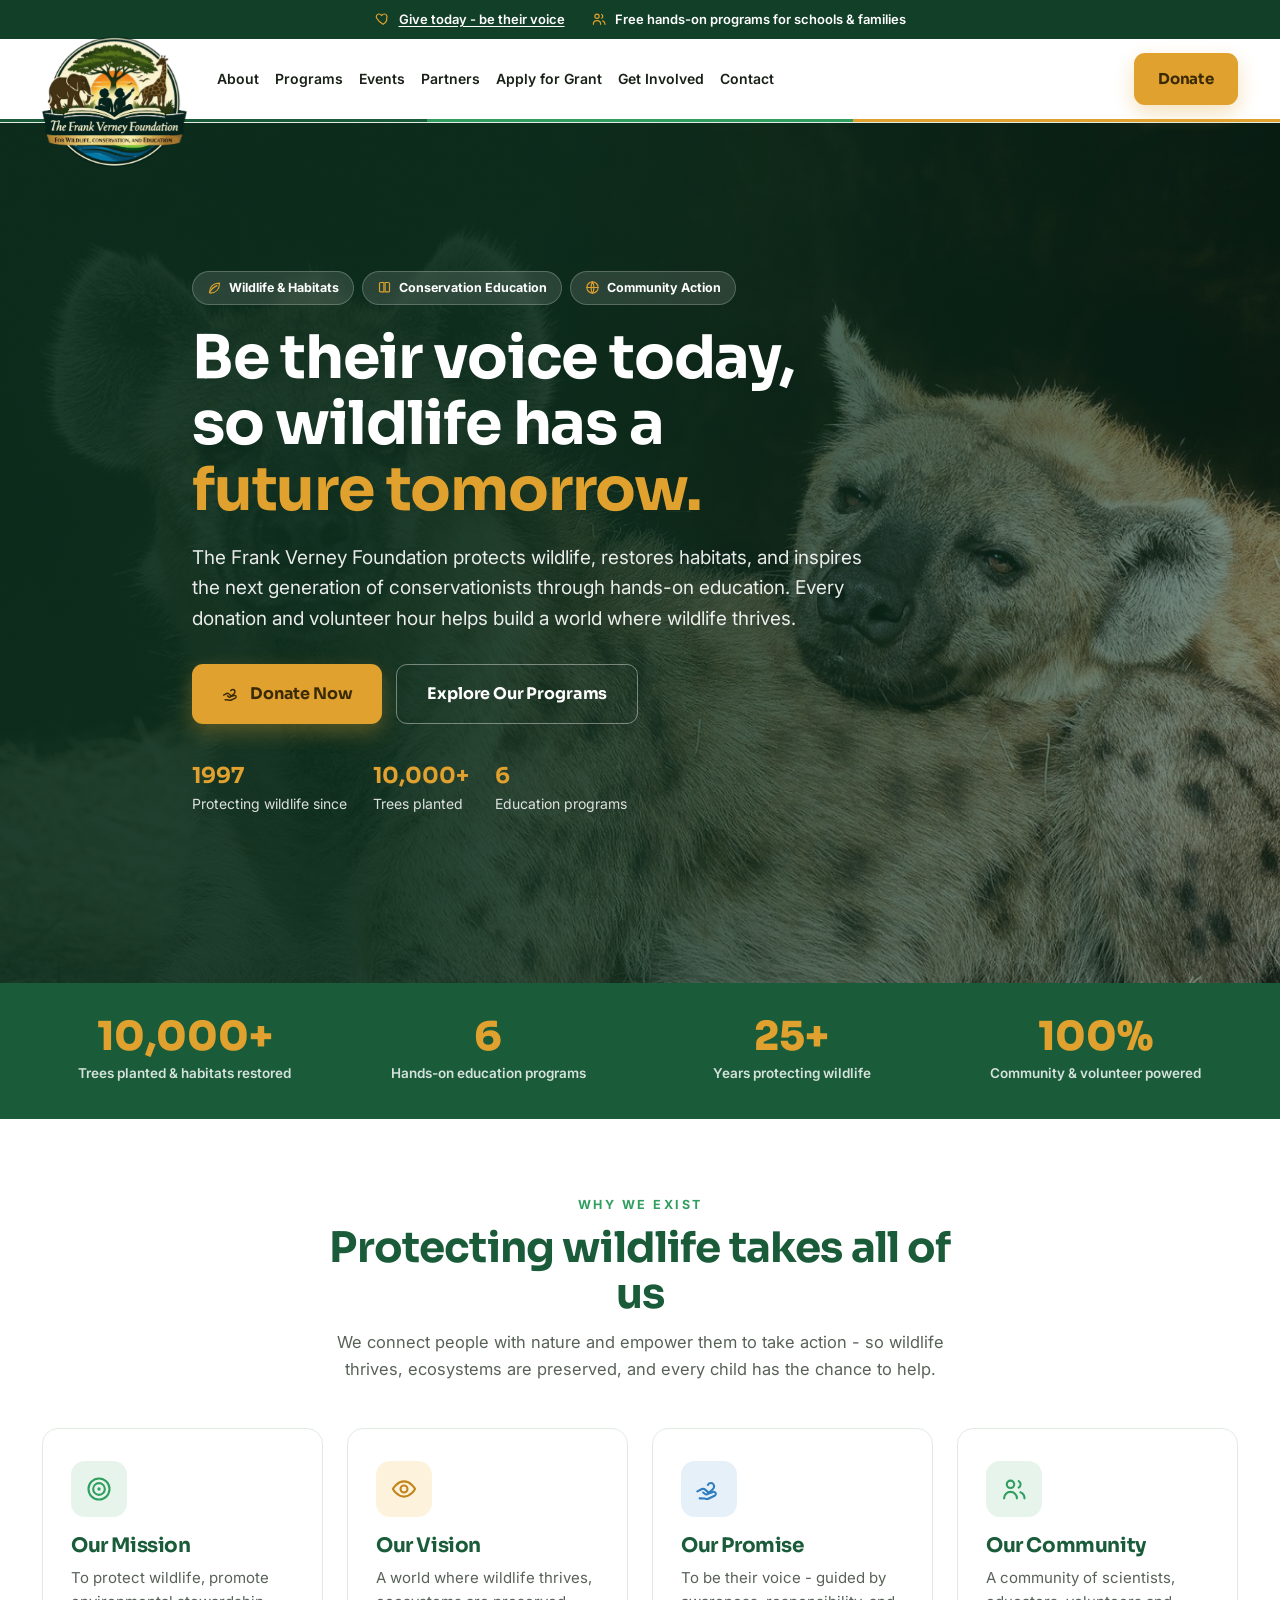
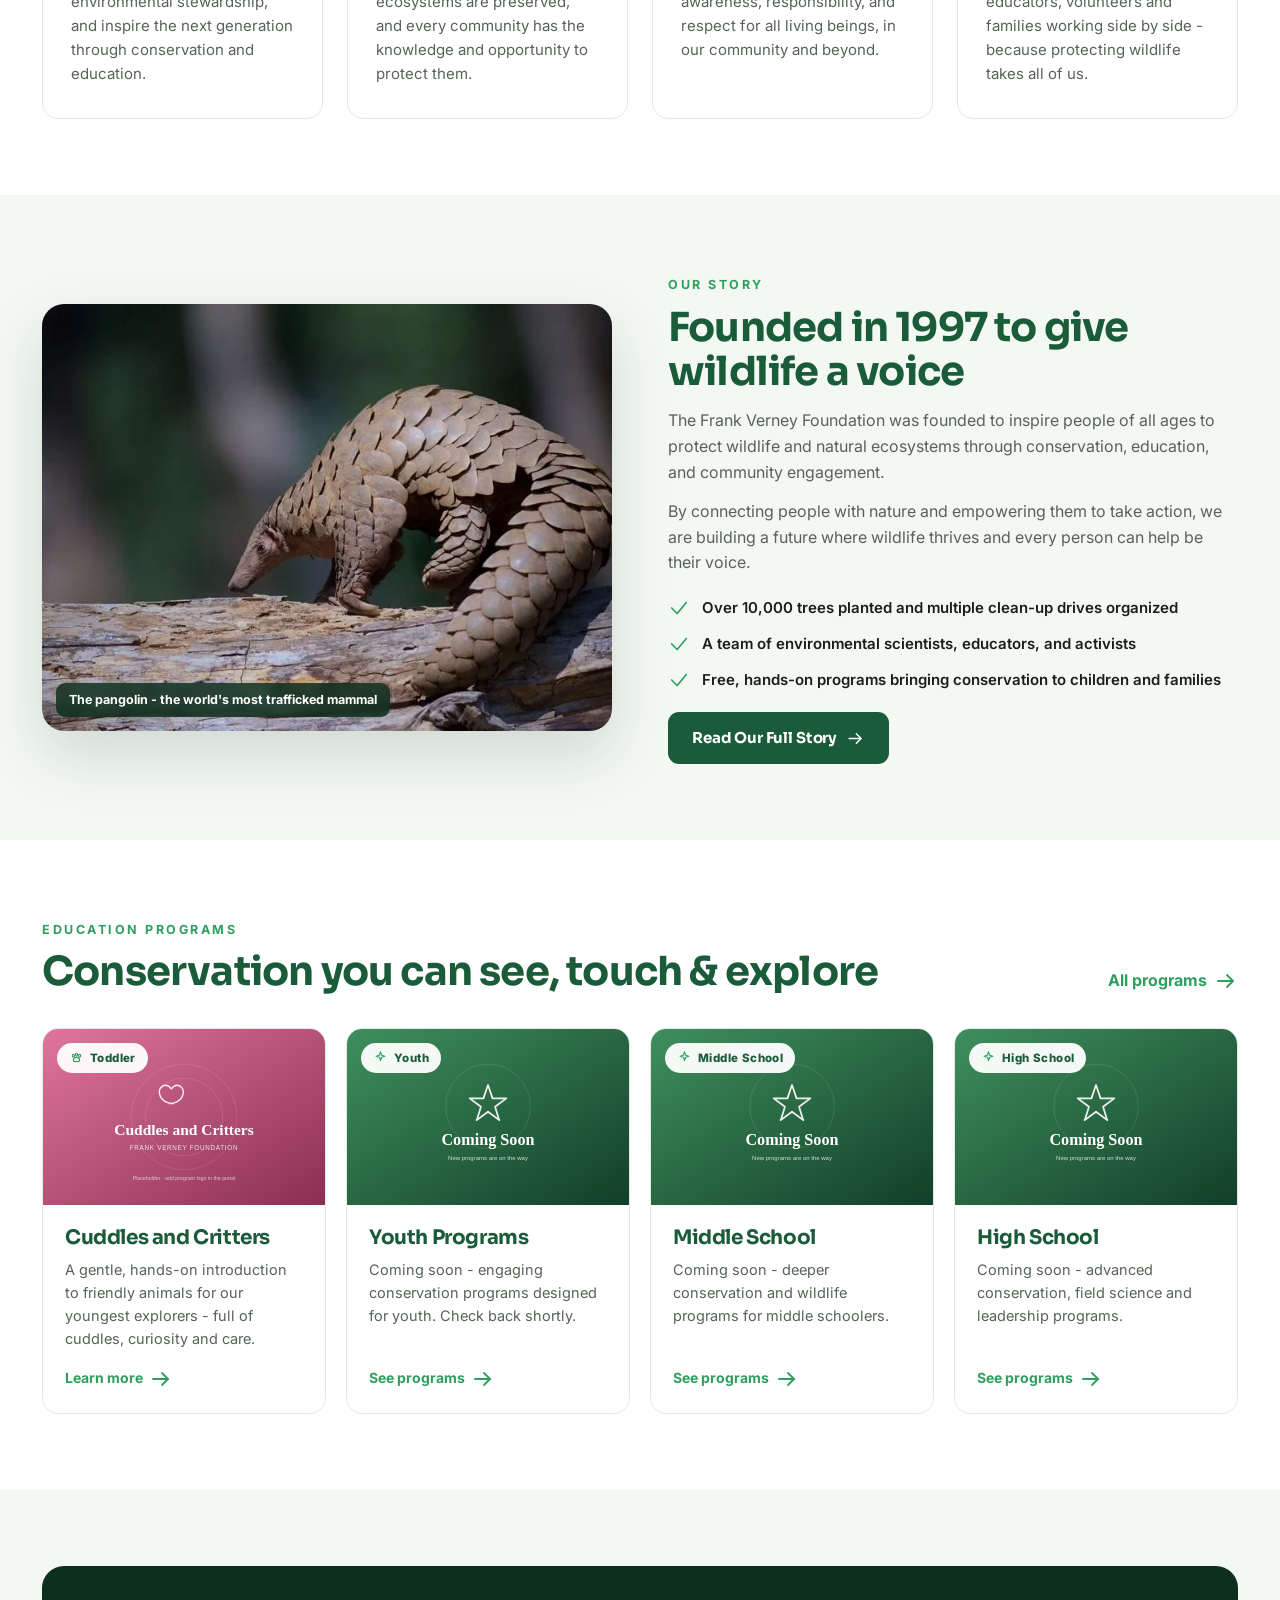
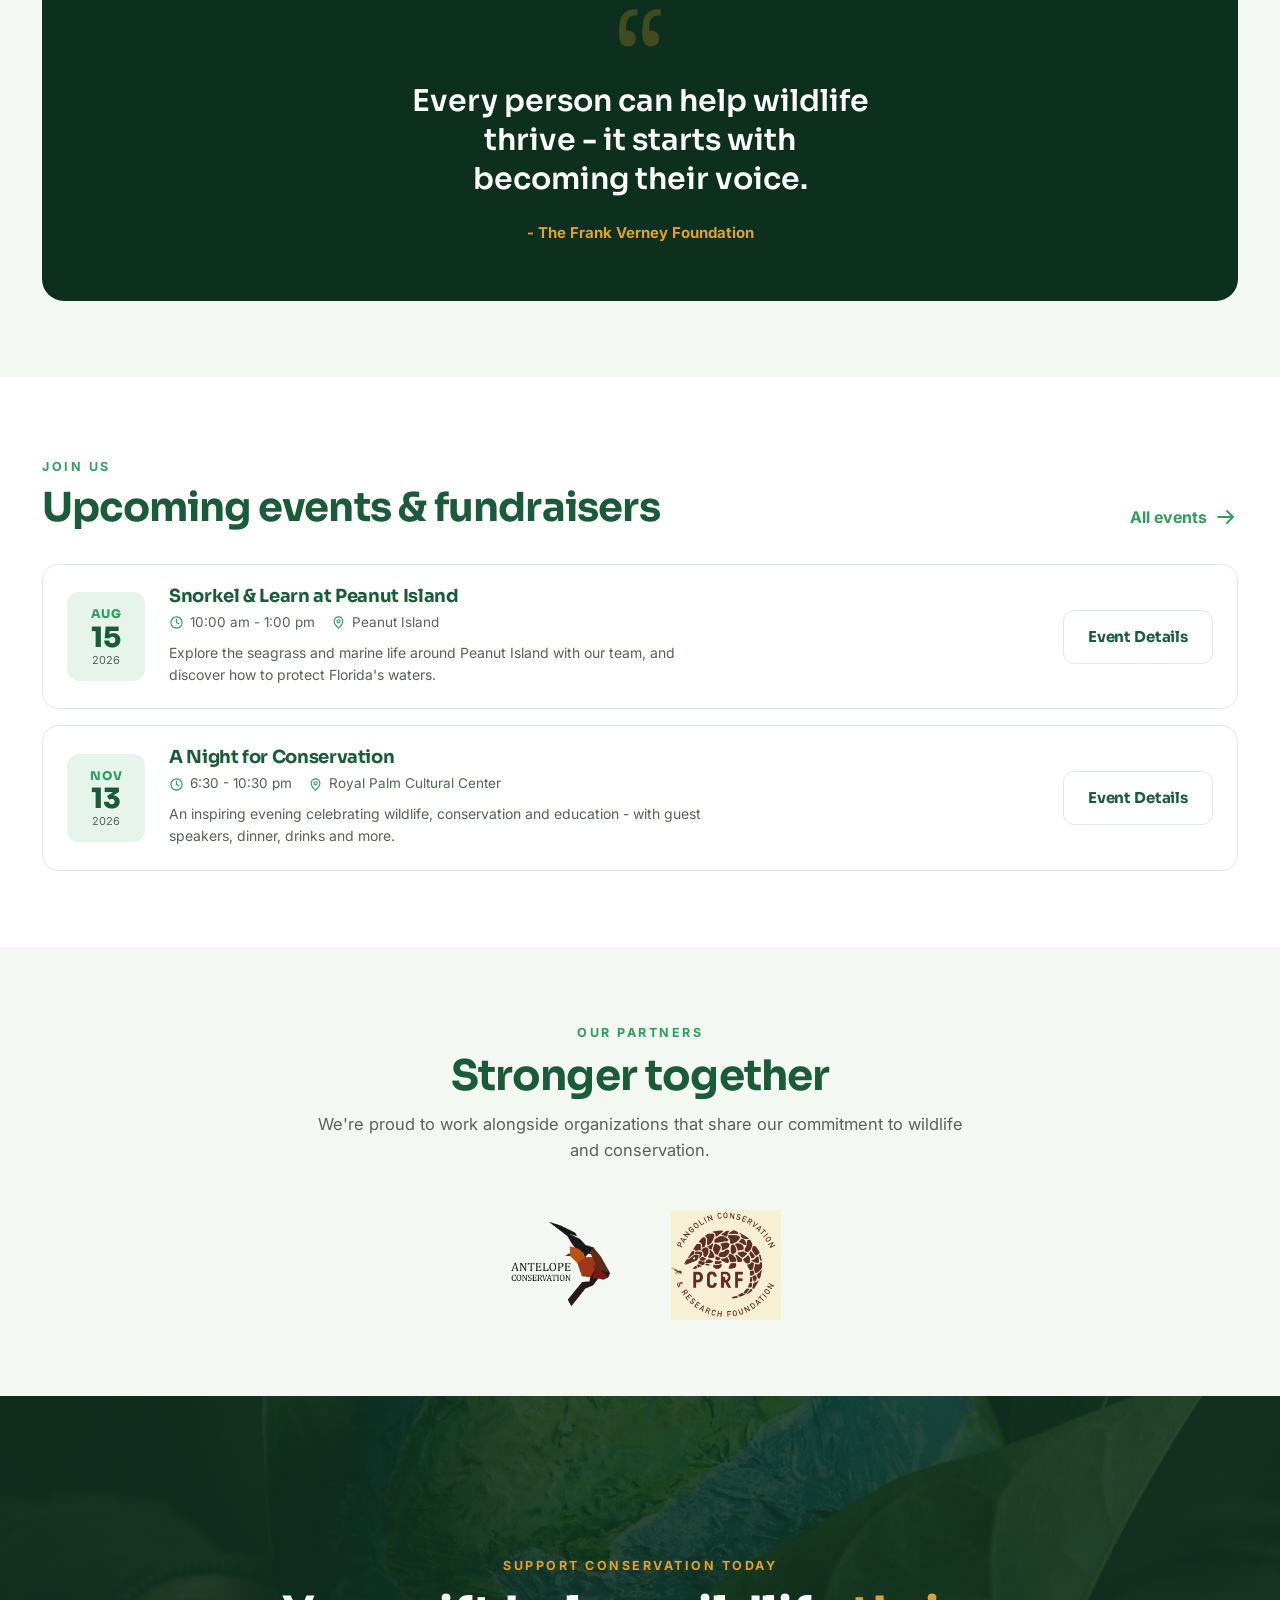
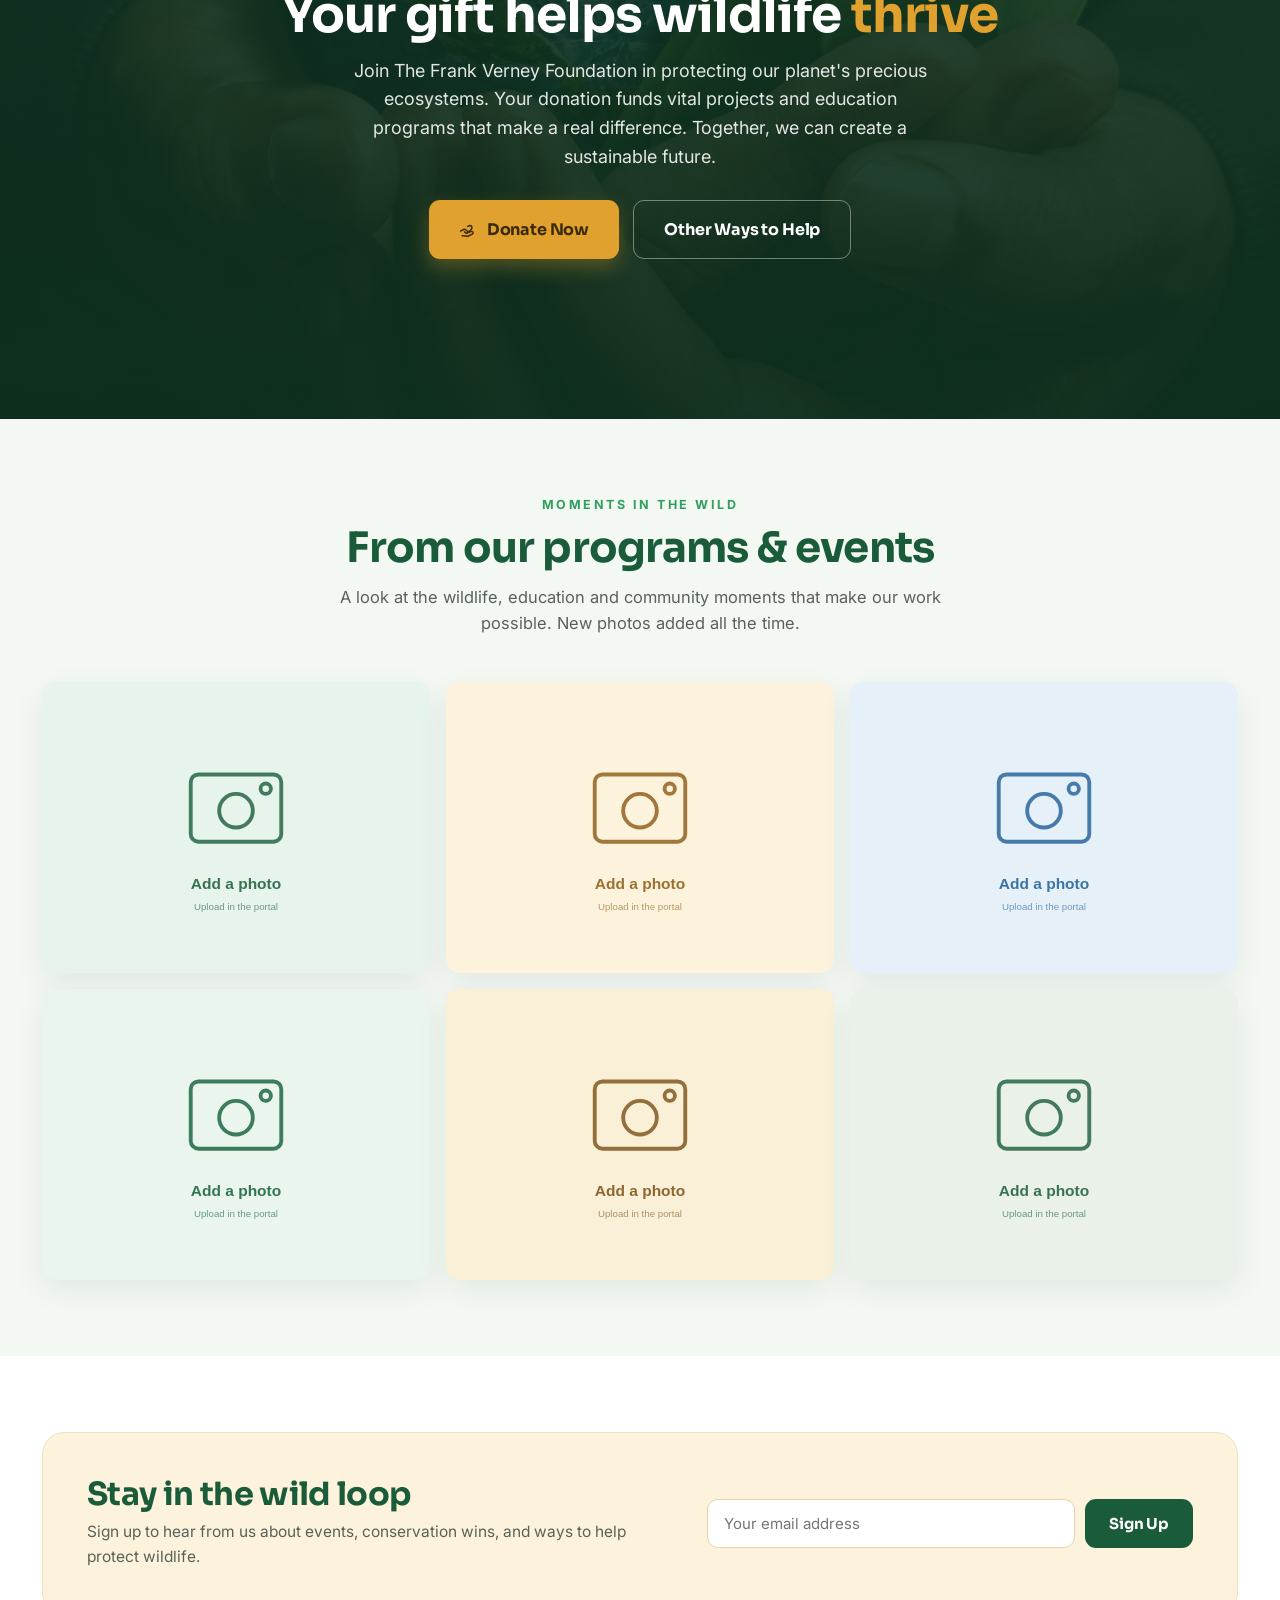
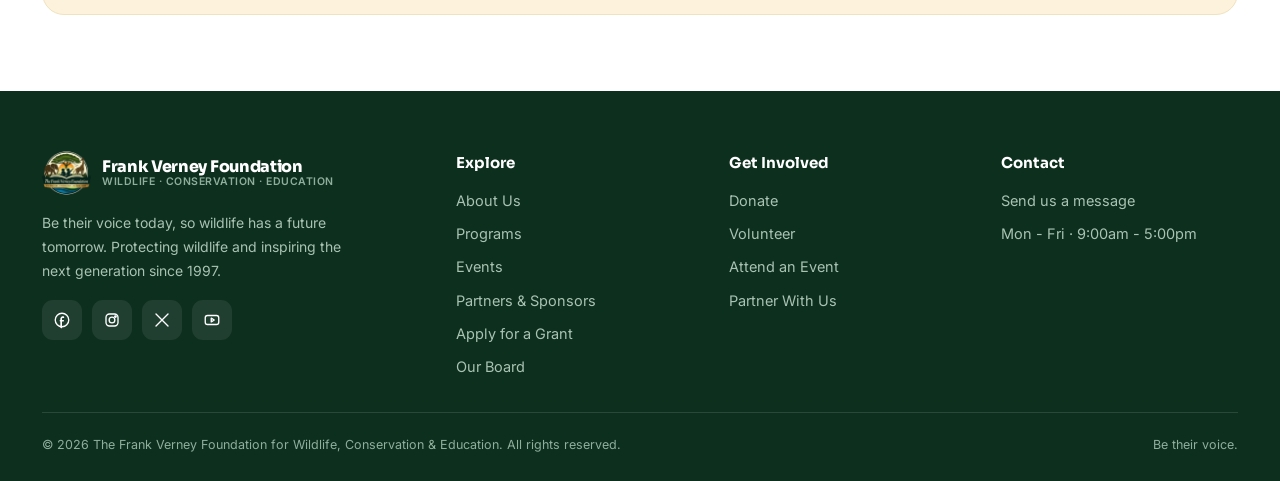
==== commit 3bf4be84: "Forms -> Web3Forms delivery; remove dead info@ email Contact/donation/newsletter forms now submit vi" ====
--- a/index.html
+++ b/index.html
@@ -332,7 +332,6 @@
       <li data-edit-id="foot-14"><a href="contact.html">Partner With Us</a></li>
     </ul></div>
     <div><h4 data-edit-id="foot-15">Contact</h4><ul class="foot-links">
-      <li data-edit-id="foot-16"><a href="mailto:info@fvfoundationforwce.com"><svg class="i" style="width:15px;height:15px"><use href="#i-mail"/></svg> info@fvfoundationforwce.com</a></li>
       <li data-edit-id="foot-17"><a href="contact.html">Send us a message</a></li>
       <li data-edit-id="foot-18">Mon - Fri · 9:00am - 5:00pm</li>
     </ul></div>
